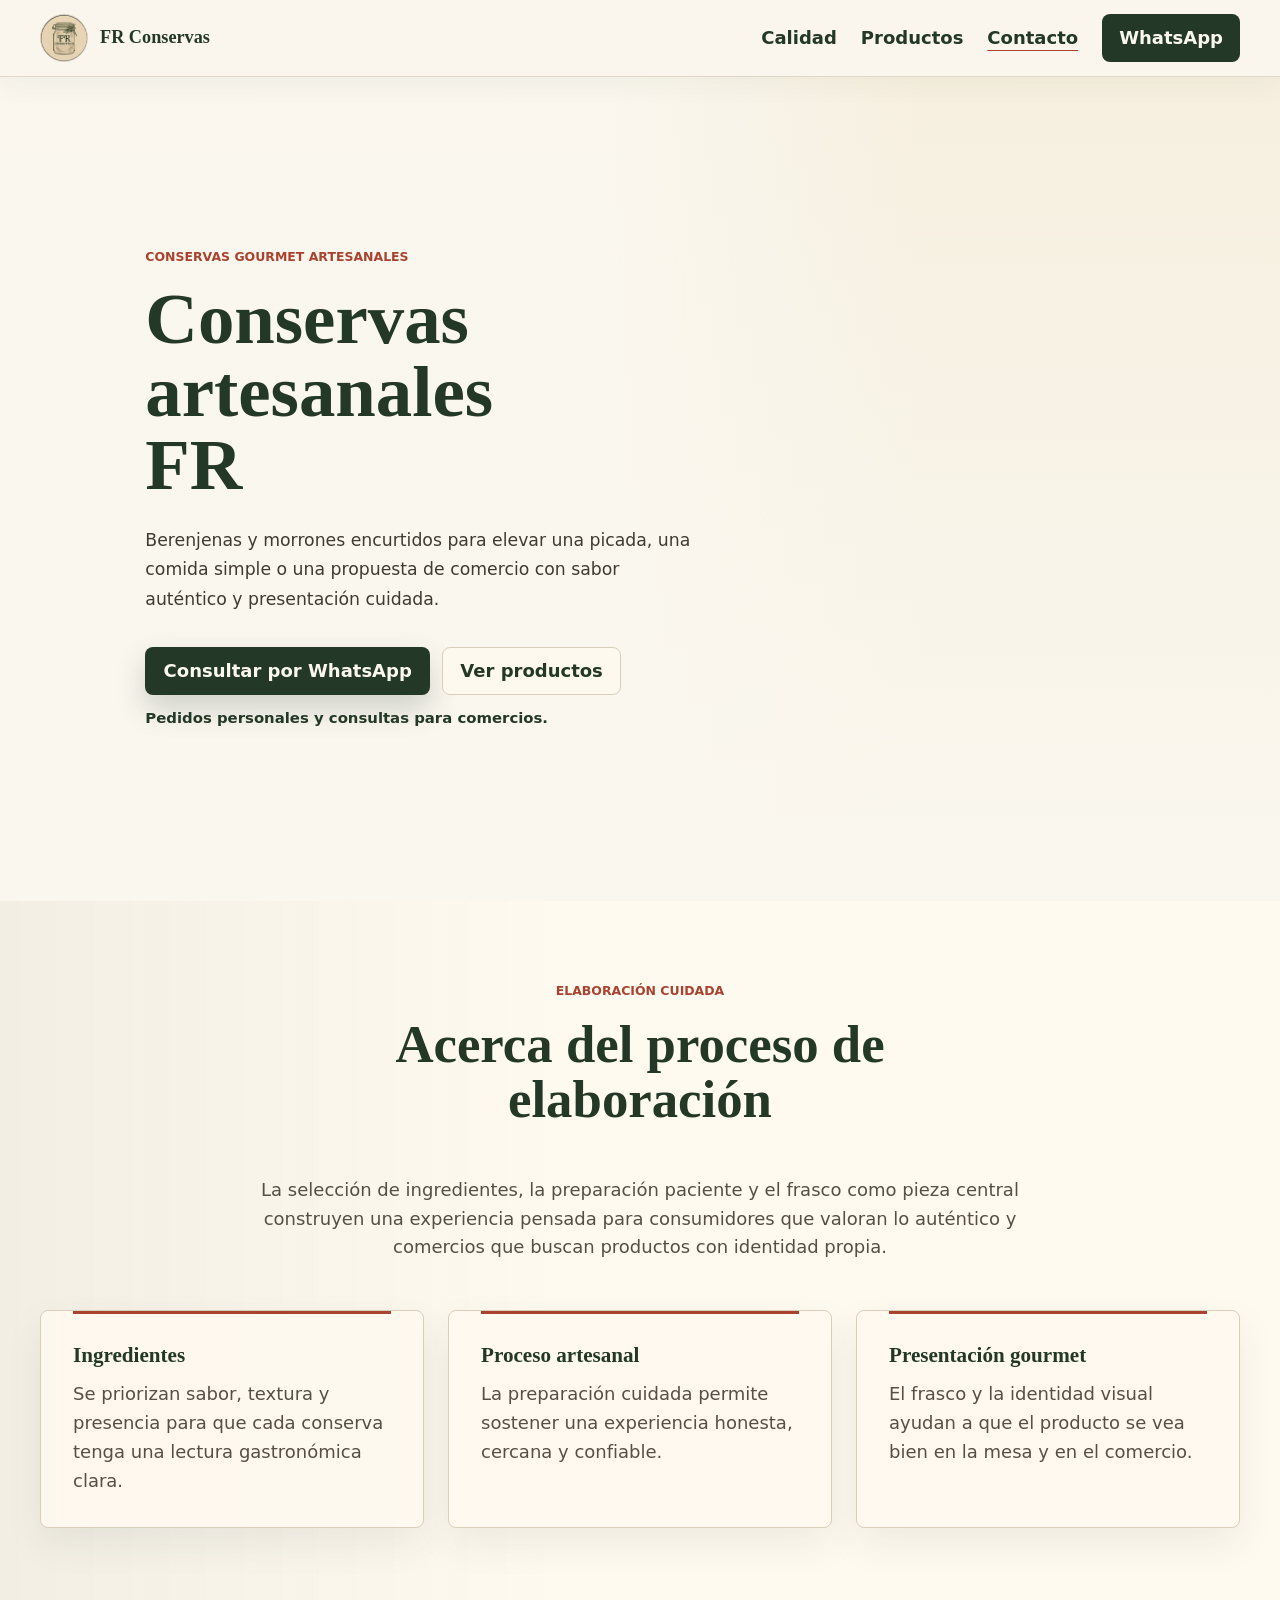
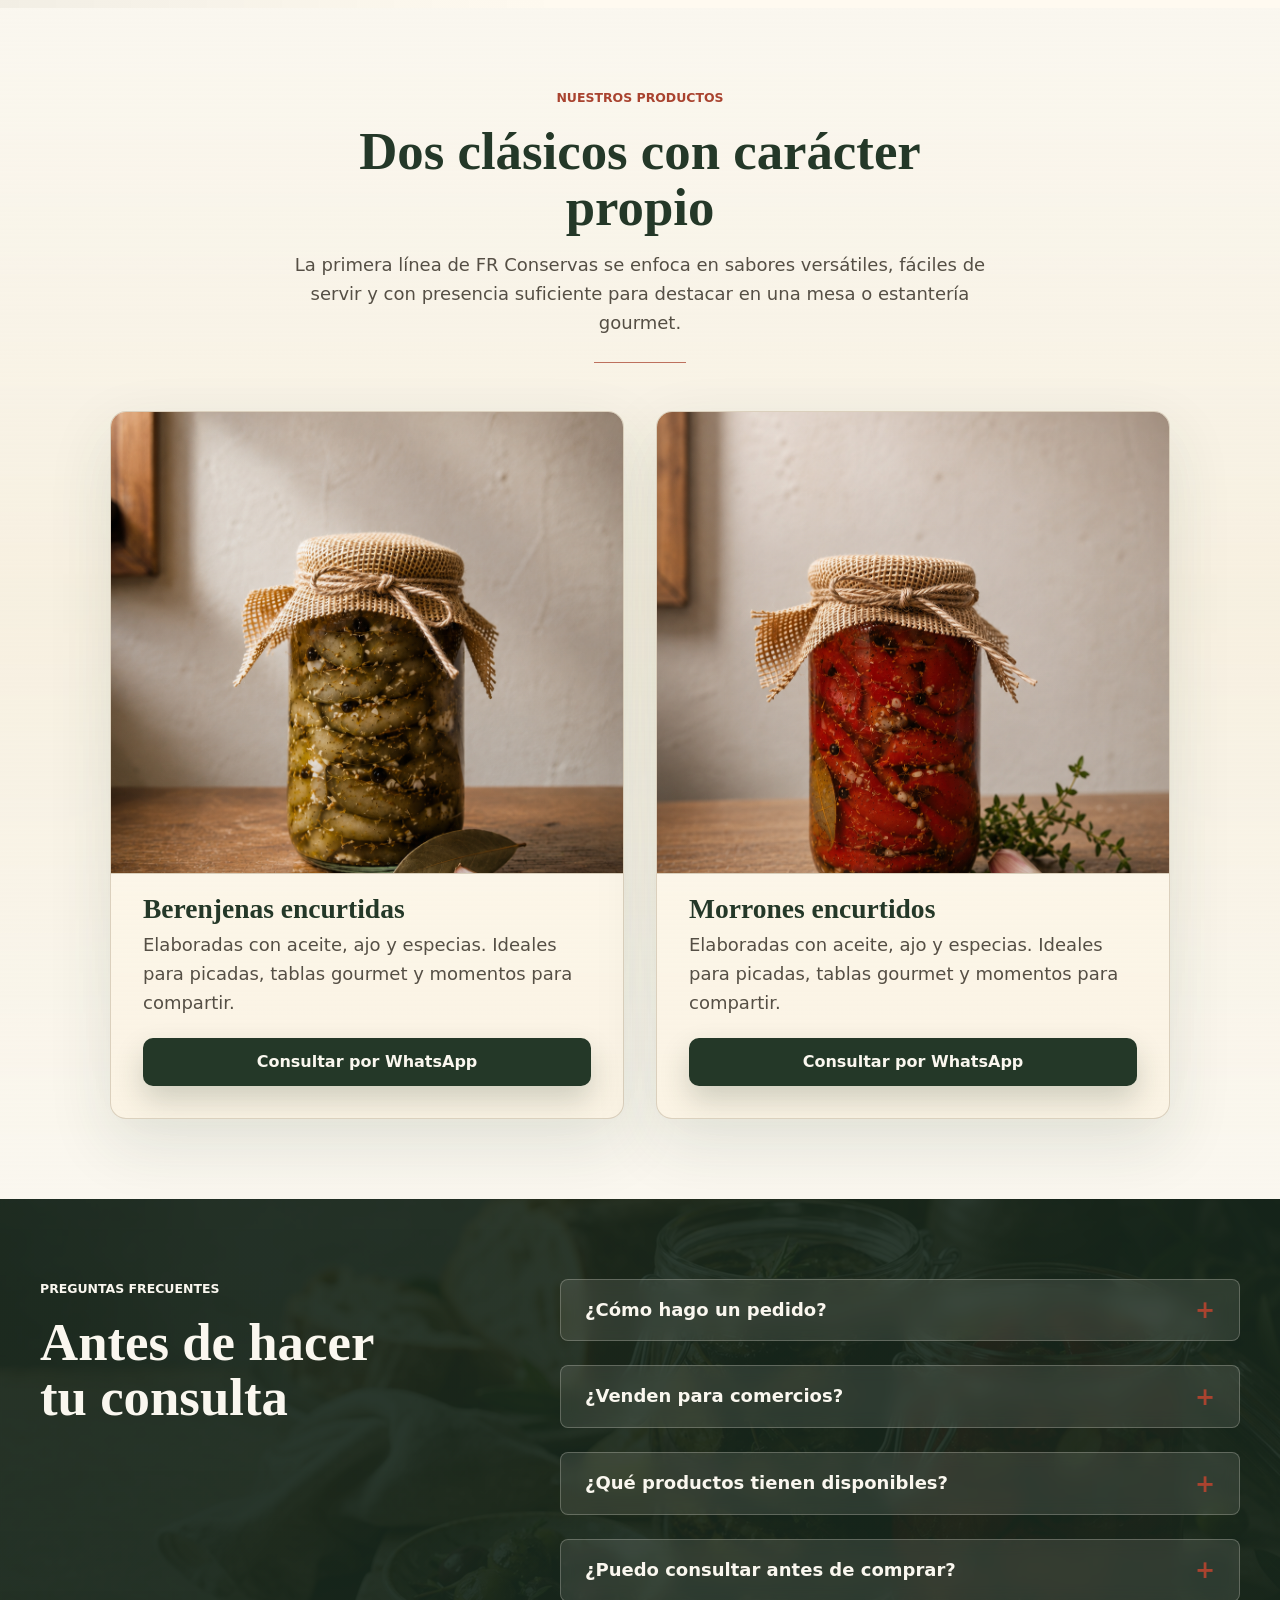
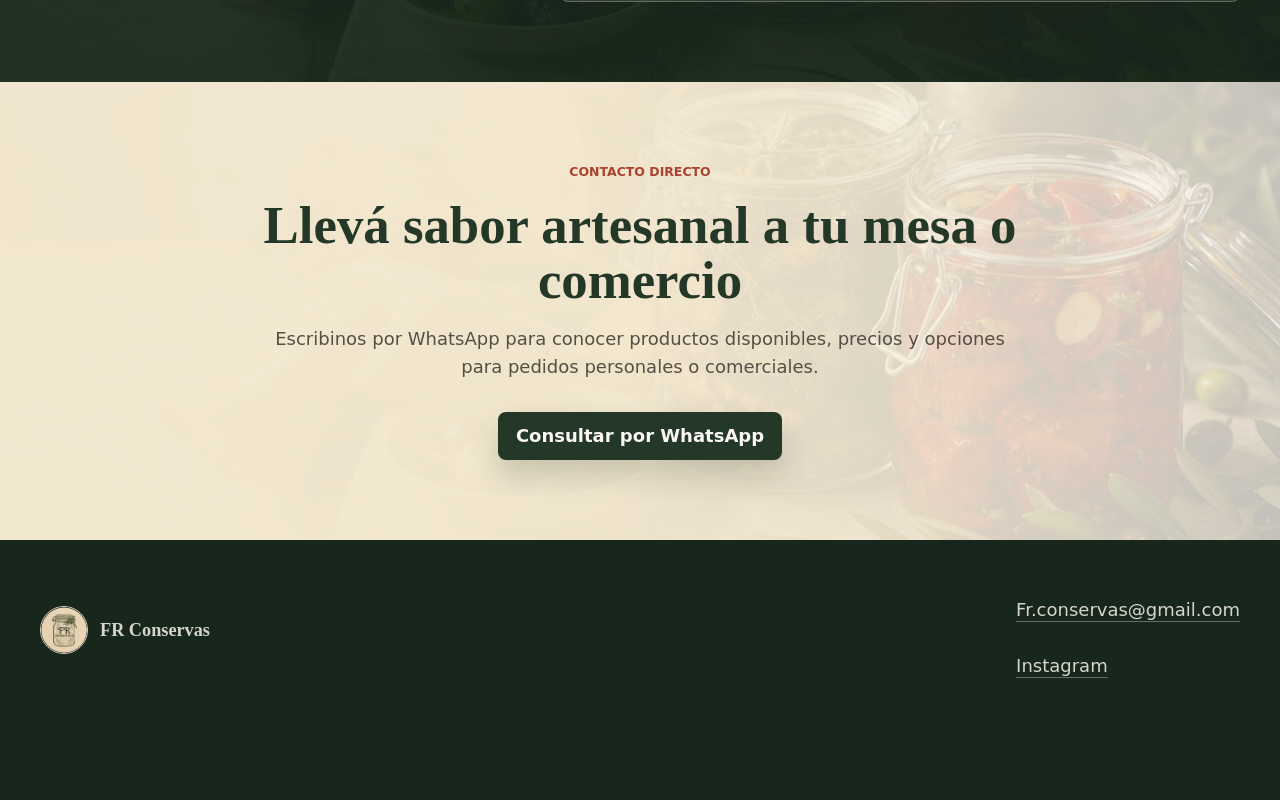
==== index.html @ 2dba0212 "300%" ====
<!doctype html>
<html lang="es">
  <head>
    <meta charset="utf-8">
    <meta name="viewport" content="width=device-width, initial-scale=1">
    <title>FR Conservas | Conservas y encurtidos artesanales</title>
    <meta name="description" content="Conservas artesanales FR: berenjenas y morrones encurtidos con ingredientes seleccionados, elaboración cuidada y contacto directo por WhatsApp.">
    <meta name="robots" content="index, follow">
    <meta name="theme-color" content="#243828">
    <link rel="canonical" href="./">

    <meta property="og:type" content="website">
    <meta property="og:title" content="FR Conservas - Encurtidos artesanales">
    <meta property="og:description" content="Berenjenas y morrones encurtidos con sabor artesanal, presentación cuidada y contacto directo para pedidos.">
    <meta property="og:image" content="assets/img/fr-conservas-hero.jpg">
    <meta property="og:image:alt" content="Frascos de conservas artesanales FR servidos en una mesa gourmet">
    <meta property="og:locale" content="es_AR">
    <meta name="twitter:card" content="summary_large_image">
    <meta name="twitter:title" content="FR Conservas - Encurtidos artesanales">
    <meta name="twitter:description" content="Berenjenas y morrones encurtidos con sabor artesanal, presentación cuidada y contacto directo para pedidos.">
    <meta name="twitter:image" content="assets/img/fr-conservas-hero.jpg">

    <link rel="icon" href="FRconservaslogo.PNG.jpeg">
    <link rel="stylesheet" href="assets/css/styles.css">
    <script src="assets/js/main.js" defer></script>
    <script type="application/ld+json">
      {
        "@context": "https://schema.org",
        "@type": "Organization",
        "name": "FR Conservas",
        "description": "Conservas y encurtidos artesanales: berenjenas y morrones encurtidos con elaboración cuidada.",
        "sameAs": ["https://www.instagram.com/frconservas?igsh=MW92Zml5enJrOXc4MQ%3D%3D&utm_source=qr"]
      }
    </script>
  </head>
  <body>
    <a class="skip-link" href="#contenido">Saltar al contenido</a>

    <header class="site-header" data-site-header>
      <nav class="nav container" aria-label="Navegación principal">
        <a class="brand" href="#inicio" aria-label="FR Conservas, ir al inicio">
          <img class="brand__mark" src="FRconservaslogo.PNG.jpeg" alt="Logo de FR Conservas con ilustración de frasco artesanal" width="64" height="64" fetchpriority="high" decoding="async">
          <span class="brand__text">FR Conservas</span>
        </a>

        <button class="nav__toggle" type="button" aria-expanded="false" aria-controls="menu-principal" data-nav-toggle>
          <span class="sr-only" data-nav-toggle-label>Abrir menú</span>
          <span aria-hidden="true"></span>
          <span aria-hidden="true"></span>
          <span aria-hidden="true"></span>
        </button>

        <div class="nav__menu" id="menu-principal" data-nav-menu>
          <a href="#calidad" data-nav-link>Calidad</a>
          <a href="#productos" data-nav-link>Productos</a>
          <a href="#contacto" data-nav-link>Contacto</a>
          <a class="button button--small" href="https://api.whatsapp.com/send/?phone=5491140966637&amp;text=Hola%20buenas!&amp;type=phone_number&amp;app_absent=0" data-whatsapp-link>
            <span aria-hidden="true">WhatsApp</span>
            <span class="sr-only">Consultar por WhatsApp</span>
          </a>
        </div>
      </nav>
    </header>

    <main id="contenido">
      <section class="hero section" id="inicio" aria-labelledby="hero-title">
        <div class="container hero__grid">
          <div class="hero__content">
            <p class="eyebrow">Conservas gourmet artesanales</p>
            <h1 id="hero-title">Conservas artesanales FR</h1>
            <p class="hero__lead">Berenjenas y morrones encurtidos para elevar una picada, una comida simple o una propuesta de comercio con sabor auténtico y presentación cuidada.</p>
            <div class="hero__actions">
              <a class="button button--primary" href="https://api.whatsapp.com/send/?phone=5491140966637&amp;text=Hola%20buenas!&amp;type=phone_number&amp;app_absent=0" data-whatsapp-link>Consultar por WhatsApp</a>
              <a class="button button--secondary" href="#productos" data-smooth-scroll>Ver productos</a>
            </div>
            <p class="hero__note">Pedidos personales y consultas para comercios.</p>
          </div>
        </div>
      </section>

      <section class="section about" id="calidad" aria-labelledby="about-title">
        <div class="container">
          <div class="section-heading section-heading--center about__heading">
            <p class="eyebrow">Elaboración cuidada</p>
            <h2 id="about-title">Acerca del proceso de elaboración</h2>
          </div>
          <div class="about__body">
            <div class="about__intro">
              <p>La selección de ingredientes, la preparación paciente y el frasco como pieza central construyen una experiencia pensada para consumidores que valoran lo auténtico y comercios que buscan productos con identidad propia.</p>
            </div>
            <div class="about-card-grid" aria-label="Valores de elaboración">
              <article class="about-card">
                <h3>Ingredientes</h3>
                <p>Se priorizan sabor, textura y presencia para que cada conserva tenga una lectura gastronómica clara.</p>
              </article>
              <article class="about-card">
                <h3>Proceso artesanal</h3>
                <p>La preparación cuidada permite sostener una experiencia honesta, cercana y confiable.</p>
              </article>
              <article class="about-card">
                <h3>Presentación gourmet</h3>
                <p>El frasco y la identidad visual ayudan a que el producto se vea bien en la mesa y en el comercio.</p>
              </article>
            </div>
          </div>
        </div>
      </section>

      <section class="section products" id="productos" aria-labelledby="products-title">
        <div class="container">
          <div class="section-heading section-heading--center">
            <p class="eyebrow">Nuestros productos</p>
            <h2 id="products-title">Dos clásicos con carácter propio</h2>
            <p>La primera línea de FR Conservas se enfoca en sabores versátiles, fáciles de servir y con presencia suficiente para destacar en una mesa o estantería gourmet.</p>
          </div>

          <div class="product-grid">
            <article class="product-card">
              <figure class="product-card__visual product-card__visual--eggplant">
                <img src="assets/img/GPTBerenjena.jpg.png" alt="Frasco FR de berenjenas elaboradas con aceite, ajo y especias" width="900" height="900" loading="lazy" decoding="async">
              </figure>
              <div class="product-card__content">
                <h3>Berenjenas encurtidas</h3>
                <p>Elaboradas con aceite, ajo y especias. Ideales para picadas, tablas gourmet y momentos para compartir.</p>
                <a class="button button--product" href="https://api.whatsapp.com/send/?phone=5491140966637&amp;text=Hola%20buenas!&amp;type=phone_number&amp;app_absent=0" data-whatsapp-link>Consultar por WhatsApp</a>
              </div>
            </article>

            <article class="product-card">
              <figure class="product-card__visual product-card__visual--pepper">
                <img src="assets/img/GPTMorron.jpg.png" alt="Frasco FR de morrones elaborados con aceite, ajo y especias" width="900" height="900" loading="lazy" decoding="async">
              </figure>
              <div class="product-card__content">
                <h3>Morrones encurtidos</h3>
                <p>Elaboradas con aceite, ajo y especias. Ideales para picadas, tablas gourmet y momentos para compartir.</p>
                <a class="button button--product" href="https://api.whatsapp.com/send/?phone=5491140966637&amp;text=Hola%20buenas!&amp;type=phone_number&amp;app_absent=0" data-whatsapp-link>Consultar por WhatsApp</a>
              </div>
            </article>
          </div>
        </div>
      </section>

      <section class="section faq" aria-labelledby="faq-title">
        <div class="container faq__grid">
          <div class="section-heading">
            <p class="eyebrow">Preguntas frecuentes</p>
            <h2 id="faq-title">Antes de hacer tu consulta</h2>
          </div>
          <div class="faq__list">
            <details>
              <summary>¿Cómo hago un pedido?</summary>
              <p>Escribinos por WhatsApp para consultar productos disponibles, precios y forma de entrega o retiro.</p>
            </details>
            <details>
              <summary>¿Venden para comercios?</summary>
              <p>Sí. FR Conservas recibe consultas de almacenes, dietéticas, delicatessen, restaurantes y revendedores.</p>
            </details>
            <details>
              <summary>¿Qué productos tienen disponibles?</summary>
              <p>La línea principal incluye berenjenas encurtidas y morrones encurtidos. La disponibilidad se confirma por contacto directo.</p>
            </details>
            <details>
              <summary>¿Puedo consultar antes de comprar?</summary>
              <p>Sí. El contacto por WhatsApp está pensado para resolver dudas, consultar disponibilidad y coordinar pedidos sin compromiso.</p>
            </details>
          </div>
        </div>
      </section>

      <section class="final-cta section" id="contacto" aria-labelledby="final-cta-title">
        <div class="container final-cta__inner">
          <p class="eyebrow">Contacto directo</p>
          <h2 id="final-cta-title">Llevá sabor artesanal a tu mesa o comercio</h2>
          <p>Escribinos por WhatsApp para conocer productos disponibles, precios y opciones para pedidos personales o comerciales.</p>
          <a class="button button--primary" href="https://api.whatsapp.com/send/?phone=5491140966637&amp;text=Hola%20buenas!&amp;type=phone_number&amp;app_absent=0" data-whatsapp-link>Consultar por WhatsApp</a>
        </div>
      </section>
    </main>

    <footer class="site-footer">
      <div class="container footer__grid">
        <div>
          <a class="brand brand--footer" href="#inicio" aria-label="FR Conservas, volver al inicio">
            <img class="brand__mark" src="FRconservaslogo.PNG.jpeg" alt="" width="56" height="56" loading="lazy" decoding="async">
            <span class="brand__text">FR Conservas</span>
          </a>
        </div>
        <address class="footer__contact">
          <a href="mailto:Fr.conservas@gmail.com">Fr.conservas@gmail.com</a>
          <a href="https://www.instagram.com/frconservas?igsh=MW92Zml5enJrOXc4MQ%3D%3D&amp;utm_source=qr" target="_blank" rel="noopener noreferrer">Instagram</a>
        </address>
      </div>
    </footer>

    <button class="back-to-top" type="button" aria-label="Volver arriba" data-back-to-top>
      <span aria-hidden="true">&uarr;</span>
    </button>
  </body>
</html>
---- assets/css/styles.css ----
:root {
  --color-primary: #243828;
  --color-primary-strong: #17271c;
  --color-secondary: #f3e8d0;
  --color-accent: #a9432f;
  --color-sage: #73845d;
  --color-cream: #faf7ef;
  --color-paper: #fffaf0;
  --color-text: #242424;
  --color-muted: #554f45;
  --color-border: #d8ceba;
  --color-white: #ffffff;
  --shadow-soft: 0 18px 48px rgba(36, 56, 40, 0.1);
  --shadow-card: 0 22px 56px rgba(36, 56, 40, 0.13);
  --shadow-strong: 0 32px 86px rgba(17, 23, 17, 0.22);
  --radius-sm: 8px;
  --radius-md: 16px;
  --radius-lg: 24px;
  --container: 1200px;
  --content: 720px;
  --space-1: 4px;
  --space-2: 8px;
  --space-3: 12px;
  --space-4: 16px;
  --space-5: 24px;
  --space-6: 32px;
  --space-7: 48px;
  --space-8: 64px;
  --space-9: 80px;
  --space-10: 120px;
  --font-display: Georgia, "Times New Roman", serif;
  --font-body: Inter, ui-sans-serif, system-ui, -apple-system, BlinkMacSystemFont, "Segoe UI", sans-serif;
}

*,
*::before,
*::after {
  box-sizing: border-box;
}

html {
  scroll-behavior: smooth;
  scroll-padding-top: 88px;
}

body {
  margin: 0;
  background: var(--color-cream);
  color: var(--color-text);
  font-family: var(--font-body);
  font-size: 16px;
  line-height: 1.6;
  overflow-x: hidden;
  text-rendering: optimizeLegibility;
}

body::before {
  content: "";
  position: fixed;
  inset: 0;
  z-index: -1;
  pointer-events: none;
  background:
    linear-gradient(180deg, rgba(243, 232, 208, 0.72), rgba(250, 247, 239, 0) 520px),
    radial-gradient(circle at 8% 18%, rgba(169, 67, 47, 0.06), transparent 26%),
    radial-gradient(circle at 94% 48%, rgba(115, 132, 93, 0.08), transparent 28%);
}

img,
svg {
  display: block;
  max-width: 100%;
}

a {
  color: inherit;
  text-decoration: none;
}

button,
summary {
  font: inherit;
}

:focus-visible {
  outline: 3px solid var(--color-accent);
  outline-offset: 3px;
}

::selection {
  background: var(--color-primary);
  color: var(--color-cream);
}

.sr-only {
  position: absolute;
  width: 1px;
  height: 1px;
  padding: 0;
  margin: -1px;
  overflow: hidden;
  clip: rect(0, 0, 0, 0);
  white-space: nowrap;
  border: 0;
}

.skip-link {
  position: fixed;
  left: var(--space-4);
  top: var(--space-4);
  z-index: 100;
  transform: translateY(-140%);
  border-radius: var(--radius-sm);
  background: var(--color-primary);
  color: var(--color-cream);
  padding: var(--space-3) var(--space-4);
  transition: transform 180ms ease;
}

.skip-link:focus {
  transform: translateY(0);
}

.container {
  width: min(calc(100% - 32px), var(--container));
  margin-inline: auto;
}

.section {
  padding-block: var(--space-8);
  scroll-margin-top: 88px;
}

.section--tight {
  padding-block: var(--space-7);
}

.section-heading {
  max-width: var(--content);
  margin-bottom: var(--space-7);
}

.section-heading--center {
  margin-inline: auto;
  text-align: center;
}

.eyebrow {
  margin: 0 0 var(--space-4);
  color: var(--color-accent);
  font-size: 0.78rem;
  font-weight: 850;
  text-transform: uppercase;
}

h1,
h2,
h3,
p {
  margin-top: 0;
}

h1,
h2,
h3 {
  color: var(--color-primary);
  font-family: var(--font-display);
  font-weight: 700;
}

h1 {
  max-width: 11.4ch;
  margin-bottom: var(--space-5);
  font-size: clamp(2.65rem, 9vw, 4.55rem);
  line-height: 1;
}

h2 {
  margin-bottom: var(--space-4);
  font-size: clamp(2rem, 7vw, 3.3rem);
  line-height: 1.05;
}

h3 {
  margin-bottom: var(--space-3);
  font-size: 1.32rem;
  line-height: 1.18;
}

p {
  color: var(--color-muted);
}

.section-heading > p:not(.eyebrow),
.hero__lead,
.final-cta__inner > p {
  max-width: 64ch;
}

.site-header {
  position: sticky;
  top: 0;
  z-index: 50;
  background: rgba(250, 247, 239, 0.94);
  border-bottom: 1px solid rgba(216, 206, 186, 0.76);
  box-shadow: 0 10px 24px rgba(36, 56, 40, 0.04);
  backdrop-filter: blur(14px);
}

.nav {
  min-height: 76px;
  display: flex;
  align-items: center;
  justify-content: space-between;
  gap: var(--space-4);
}

.brand {
  display: inline-flex;
  align-items: center;
  gap: var(--space-3);
  min-height: 44px;
  color: var(--color-primary);
  font-weight: 800;
}

.brand__mark {
  width: 48px;
  height: 48px;
  border: 1px solid var(--color-border);
  border-radius: 50%;
  object-fit: cover;
}

.brand__text {
  font-family: var(--font-display);
  font-size: 1.14rem;
}

.nav__toggle {
  width: 44px;
  height: 44px;
  display: inline-grid;
  align-content: center;
  justify-items: center;
  gap: 4px;
  border: 1px solid var(--color-border);
  border-radius: var(--radius-sm);
  background: var(--color-paper);
  color: var(--color-primary);
  cursor: pointer;
}

.nav__toggle span:not(.sr-only) {
  width: 18px;
  height: 2px;
  background: currentColor;
}

.nav__menu {
  position: absolute;
  left: 16px;
  right: 16px;
  top: calc(100% + 8px);
  display: grid;
  gap: var(--space-2);
  padding: var(--space-4);
  border: 1px solid var(--color-border);
  border-radius: var(--radius-md);
  background: var(--color-paper);
  box-shadow: var(--shadow-soft);
  transform: translateY(-8px);
  opacity: 0;
  pointer-events: none;
  transition: opacity 180ms ease, transform 180ms ease;
}

.nav__menu.is-open {
  transform: translateY(0);
  opacity: 1;
  pointer-events: auto;
}

.nav__menu a:not(.button) {
  min-height: 44px;
  display: flex;
  align-items: center;
  color: var(--color-primary);
  font-weight: 750;
}

.nav__menu a[aria-current="true"] {
  text-decoration: underline;
  text-decoration-color: var(--color-accent);
  text-underline-offset: 6px;
}

.button {
  min-height: 48px;
  display: inline-flex;
  align-items: center;
  justify-content: center;
  border: 1px solid transparent;
  border-radius: var(--radius-sm);
  padding: 0.82rem 1.08rem;
  width: 100%;
  font-weight: 850;
  line-height: 1.1;
  text-align: center;
  transition: background 180ms ease, border-color 180ms ease, color 180ms ease, transform 180ms ease, box-shadow 180ms ease;
}

.button:hover {
  transform: translateY(-1px);
}

.button:active {
  transform: translateY(0);
}

.button--primary,
.button--small,
.button--product {
  background: var(--color-primary);
  color: var(--color-cream);
  box-shadow: 0 14px 30px rgba(36, 56, 40, 0.2);
}

.button--primary:hover,
.button--small:hover,
.button--product:hover {
  background: var(--color-primary-strong);
}

.button--secondary {
  background: rgba(255, 250, 240, 0.9);
  border-color: var(--color-border);
  color: var(--color-primary);
}

.button--secondary:hover {
  border-color: rgba(36, 56, 40, 0.38);
  background: var(--color-paper);
}

.button--small {
  min-height: 44px;
  padding-inline: var(--space-4);
  box-shadow: none;
}

.button--product {
  width: 100%;
  margin-top: var(--space-3);
  min-height: 48px;
  border-radius: 10px;
  font-size: 16px;
  font-weight: 700;
}

.hero {
  position: relative;
  overflow: hidden;
  padding-top: var(--space-7);
  background:
    linear-gradient(90deg, rgba(250, 247, 239, 0.96) 0 48%, rgba(250, 247, 239, 0.5) 72%),
    linear-gradient(180deg, var(--color-secondary), var(--color-cream));
}

.hero::after {
  content: "";
  position: absolute;
  inset: auto 0 0;
  height: 96px;
  background: linear-gradient(180deg, transparent, var(--color-cream));
  pointer-events: none;
}

.hero__grid {
  position: relative;
  z-index: 1;
  display: grid;
  gap: var(--space-8);
  align-items: center;
}

.hero__content {
  max-width: 720px;
}

.hero__lead {
  max-width: 560px;
  margin-bottom: var(--space-6);
  color: #403b32;
  font-size: 1.08rem;
  line-height: 1.72;
}

.hero__actions {
  display: flex;
  flex-wrap: wrap;
  gap: var(--space-3);
  margin-bottom: var(--space-3);
  max-width: 440px;
}

.hero__actions .button {
  width: auto;
}

.hero__note {
  margin-bottom: 0;
  color: var(--color-primary);
  font-size: 0.93rem;
  font-weight: 750;
}

.product-grid,
.faq__list {
  display: grid;
  gap: var(--space-5);
}

.product-card,
.faq details {
  border: 1px solid var(--color-border);
  border-radius: var(--radius-sm);
  background: rgba(255, 250, 240, 0.86);
}

.about {
  background:
    linear-gradient(90deg, rgba(36, 56, 40, 0.06), transparent 44%),
    var(--color-paper);
}

.faq__grid {
  display: grid;
  gap: var(--space-7);
}

.about__heading {
  margin-inline: auto;
  margin-bottom: var(--space-7);
}

.about__heading h2 {
  max-width: 760px;
  margin-inline: auto;
}

.about__body {
  display: grid;
  gap: var(--space-7);
}

.about__intro {
  max-width: 760px;
  margin-inline: auto;
  text-align: center;
}

.about__intro p:last-child {
  margin-bottom: 0;
}

.about-card-grid {
  display: grid;
  gap: var(--space-5);
}

.about-card {
  position: relative;
  min-height: 100%;
  padding: var(--space-6);
  border: 1px solid var(--color-border);
  border-radius: var(--radius-sm);
  background: rgba(255, 250, 240, 0.88);
  box-shadow: 0 16px 38px rgba(36, 56, 40, 0.075);
}

.about-card::before {
  content: "";
  position: absolute;
  left: var(--space-6);
  right: var(--space-6);
  top: 0;
  height: 3px;
  background: var(--color-accent);
}

.about-card p {
  margin-bottom: 0;
}

.products {
  background: linear-gradient(180deg, var(--color-cream), rgba(243, 232, 208, 0.48), var(--color-cream));
}

.products .section-heading::after {
  content: "";
  display: block;
  width: 92px;
  height: 1px;
  margin: var(--space-5) auto 0;
  background: var(--color-accent);
  opacity: 0.75;
}

.product-grid {
  width: min(100%, 1060px);
  margin: var(--space-7) auto 0;
  align-items: stretch;
}

.product-card {
  --product-card-height: 680px;
  --product-image-height: calc(var(--product-card-height) * 0.7);
  overflow: hidden;
  display: grid;
  grid-template-rows: var(--product-image-height) 1fr;
  height: 100%;
  position: relative;
  border-color: rgba(216, 206, 186, 0.92);
  background:
    linear-gradient(180deg, rgba(255, 250, 240, 0.96), rgba(243, 232, 208, 0.38)),
    var(--color-paper);
  border-radius: var(--radius-md);
  box-shadow: 0 24px 64px rgba(36, 56, 40, 0.12);
  min-height: var(--product-card-height);
}

.product-card__visual {
  position: relative;
  margin: 0;
  overflow: hidden;
  border-bottom: 1px solid var(--color-border);
  background: linear-gradient(180deg, #fffaf0, #f3e8d0);
  min-height: 0;
}

.product-card__visual img {
  width: 100%;
  height: 100%;
  object-fit: cover;
}

.product-card__visual::after {
  content: "";
  position: absolute;
  inset: 0;
  background:
    linear-gradient(180deg, rgba(17, 23, 17, 0), rgba(17, 23, 17, 0.08));
}

.product-card__visual--eggplant img {
  object-position: center;
}

.product-card__visual--pepper img {
  object-position: center;
}

.product-card__content {
  display: flex;
  flex-direction: column;
  position: relative;
  z-index: 2;
  gap: 0;
  padding: 20px var(--space-6) var(--space-6);
}

.product-card h3 {
  margin-bottom: var(--space-2);
  font-size: clamp(1.42rem, 2.2vw, 1.72rem);
  line-height: 1.08;
  white-space: nowrap;
}

.product-card__content p {
  margin-bottom: 0;
}

.product-card__tags {
  display: flex;
  flex-wrap: wrap;
  justify-content: center;
  gap: var(--space-2);
  padding: 0;
  margin: var(--space-1) 0 0;
  list-style: none;
}

.product-card .button {
  margin-top: 20px;
}

.product-card__tags li {
  border: 1px solid rgba(36, 56, 40, 0.16);
  border-radius: 999px;
  background: rgba(250, 247, 239, 0.72);
  color: var(--color-primary);
  padding: 0.4rem 0.58rem;
  font-size: 0.76rem;
  font-weight: 800;
}

.faq {
  background:
    linear-gradient(rgba(23, 39, 28, 0.91), rgba(23, 39, 28, 0.94)),
    url("../../assets/img/fr-conservas-hero.jpg") center / cover;
}

.faq h2,
.faq .eyebrow {
  color: var(--color-cream);
}

.faq__grid {
  align-items: start;
}

.faq details {
  padding: 0;
  border-color: rgba(250, 247, 239, 0.24);
  background: rgba(250, 247, 239, 0.1);
  box-shadow: none;
  backdrop-filter: blur(8px);
}

.faq summary {
  min-height: 56px;
  display: flex;
  align-items: center;
  justify-content: space-between;
  gap: var(--space-4);
  padding: var(--space-4) var(--space-5);
  color: var(--color-cream);
  cursor: pointer;
  font-weight: 850;
}

.faq summary::after {
  content: "+";
  color: var(--color-accent);
  font-size: 1.5rem;
  line-height: 1;
}

.faq details[open] summary::after {
  content: "-";
}

.faq details p {
  padding: 0 var(--space-5) var(--space-5);
  margin-bottom: 0;
  color: rgba(250, 247, 239, 0.8);
}

.final-cta {
  background:
    linear-gradient(90deg, rgba(243, 232, 208, 0.98) 0 48%, rgba(250, 247, 239, 0.78)),
    url("../../assets/img/fr-conservas-hero.jpg") right center / cover;
}

.final-cta__inner {
  max-width: 760px;
  margin-inline: auto;
  text-align: center;
}

.final-cta__inner > p {
  margin-inline: auto;
}

.final-cta__inner .button {
  margin-top: var(--space-3);
}

.site-footer {
  padding-block: var(--space-7) calc(var(--space-8) + 48px);
  background: var(--color-primary-strong);
  color: var(--color-cream);
}

.footer__grid {
  display: grid;
  gap: var(--space-6);
}

.site-footer p,
.site-footer a {
  color: rgba(250, 247, 239, 0.84);
}

.brand--footer {
  margin-bottom: var(--space-4);
  color: var(--color-cream);
}

.footer__contact {
  display: grid;
  gap: var(--space-3);
  font-style: normal;
}

.footer__contact a {
  min-height: 44px;
  display: inline-flex;
  align-items: center;
  width: fit-content;
  text-decoration: underline;
  text-decoration-color: rgba(250, 247, 239, 0.35);
  text-underline-offset: 5px;
}

.back-to-top {
  position: fixed;
  z-index: 40;
  right: 16px;
  border: 0;
  border-radius: 999px;
  box-shadow: 0 14px 30px rgba(36, 56, 40, 0.22);
}

.back-to-top {
  bottom: 16px;
  width: 48px;
  height: 48px;
  display: none;
  align-items: center;
  justify-content: center;
  background: var(--color-paper);
  color: var(--color-primary);
  cursor: pointer;
  font-size: 1.45rem;
  font-weight: 850;
  line-height: 1;
}

.back-to-top.is-visible {
  display: inline-flex;
}

@media (min-width: 560px) {
  .button {
    width: auto;
  }

  .button--product {
    width: 100%;
  }

  .hero__actions .button {
    min-width: 0;
  }
}

@media (min-width: 768px) {
  .container {
    width: min(calc(100% - 48px), var(--container));
  }

  .section {
    padding-block: var(--space-9);
  }

  .nav__toggle {
    display: none;
  }

  .nav__menu {
    position: static;
    display: flex;
    align-items: center;
    gap: var(--space-5);
    padding: 0;
    border: 0;
    background: transparent;
    box-shadow: none;
    opacity: 1;
    pointer-events: auto;
    transform: none;
  }

  .about-card-grid {
    grid-template-columns: repeat(3, minmax(0, 1fr));
  }

  .product-grid {
    grid-template-columns: repeat(2, minmax(0, 1fr));
    gap: var(--space-6);
  }

  .product-card {
    --product-card-height: 660px;
  }

  .footer__grid {
    grid-template-columns: minmax(0, 1fr) auto;
    align-items: center;
  }
}

@media (min-width: 1024px) {
  body {
    font-size: 18px;
  }

  .hero {
    min-height: calc(100svh - 76px);
    display: grid;
    align-items: center;
    padding-block: var(--space-9);
  }

  .hero__grid,
  .faq__grid {
    grid-template-columns: repeat(12, minmax(0, 1fr));
  }

  .hero__content {
    grid-column: 2 / span 7;
    max-width: 720px;
  }

  .hero__lead {
    font-size: 1.08rem;
  }

  .hero__actions {
    flex-wrap: nowrap;
    align-items: center;
  }

  .hero__actions .button {
    flex: 0 0 auto;
    width: auto;
  }

  .faq__grid > .section-heading {
    grid-column: span 4;
  }

  .faq__list {
    grid-column: 6 / -1;
  }
}

@media (max-width: 767px) {
  h1 {
    max-width: 11.5ch;
    font-size: clamp(2.55rem, 12vw, 3.6rem);
  }

  .hero {
    padding-bottom: var(--space-7);
  }

  .final-cta {
    background:
      linear-gradient(rgba(243, 232, 208, 0.96), rgba(250, 247, 239, 0.96)),
      url("../../assets/img/fr-conservas-hero.jpg") center / cover;
  }
}

@media (prefers-reduced-motion: reduce) {
  *,
  *::before,
  *::after {
    scroll-behavior: auto !important;
    transition-duration: 0.01ms !important;
    animation-duration: 0.01ms !important;
    animation-iteration-count: 1 !important;
  }
}
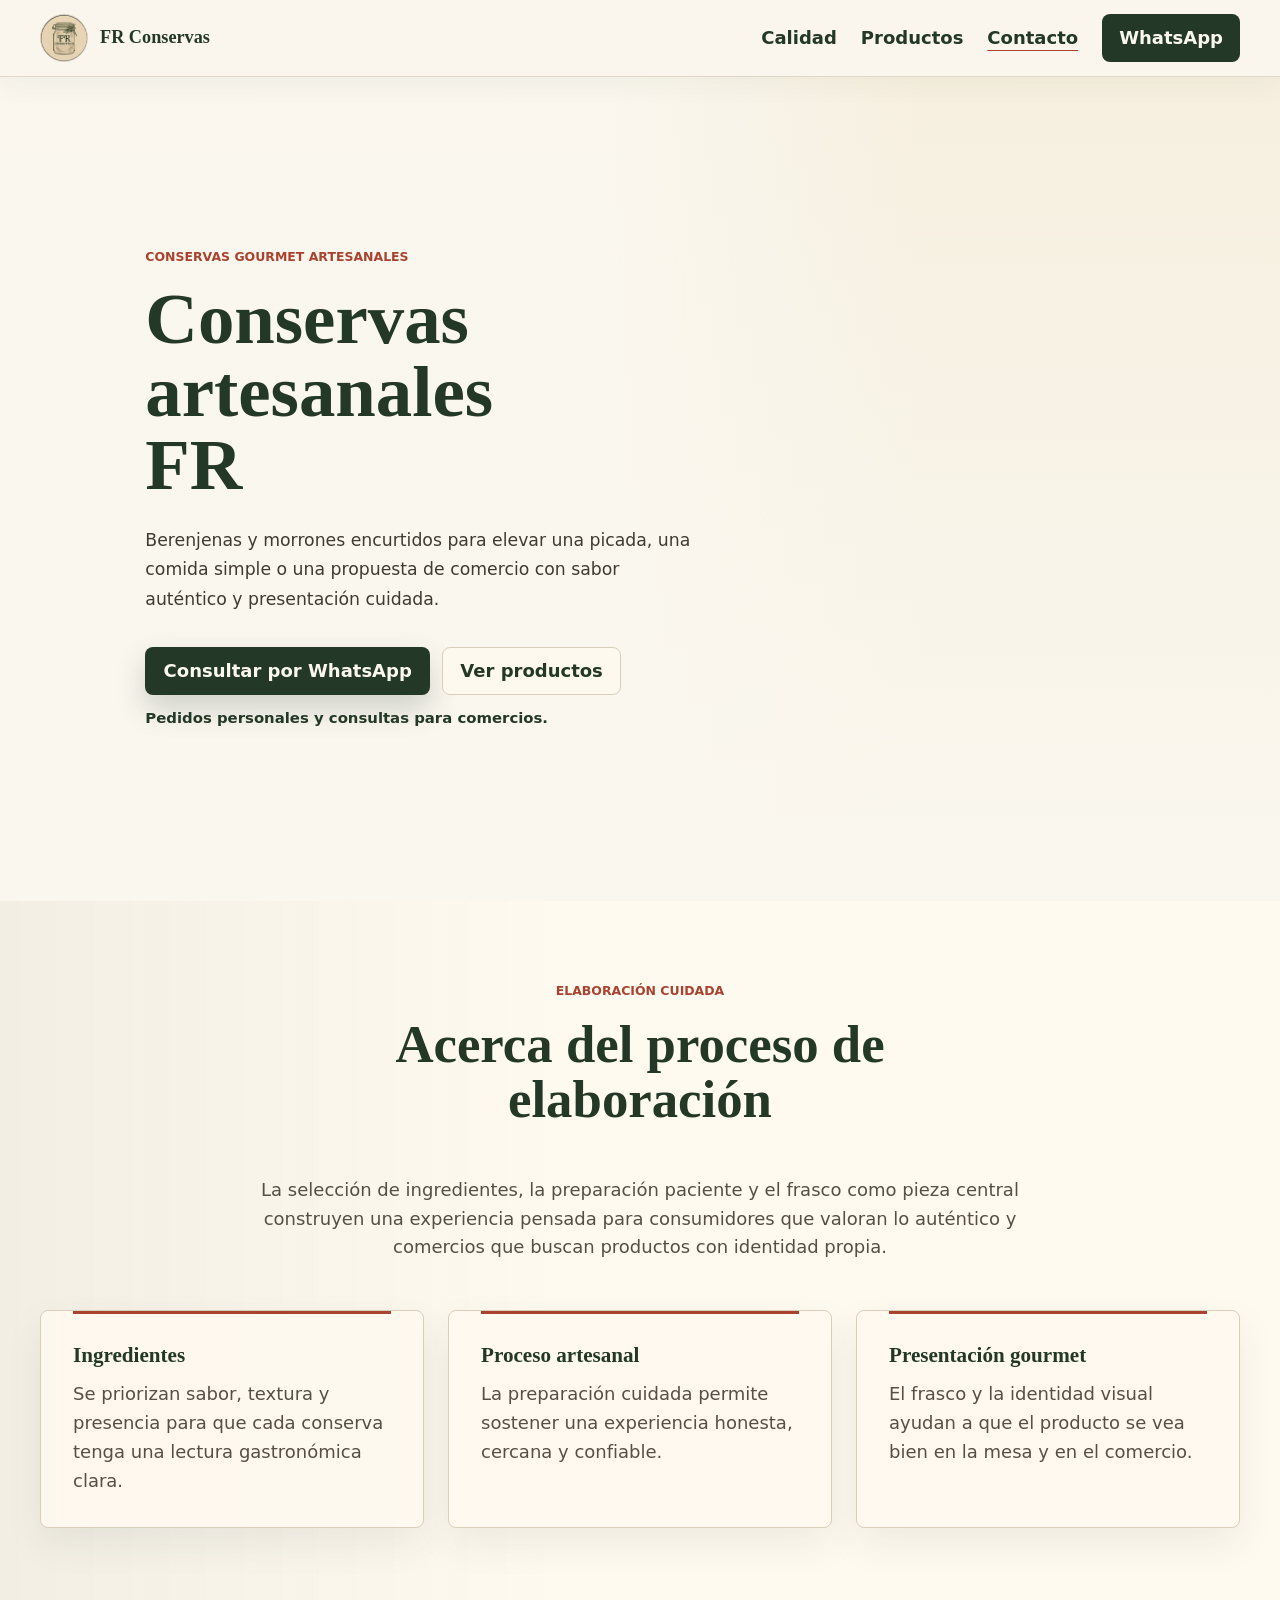
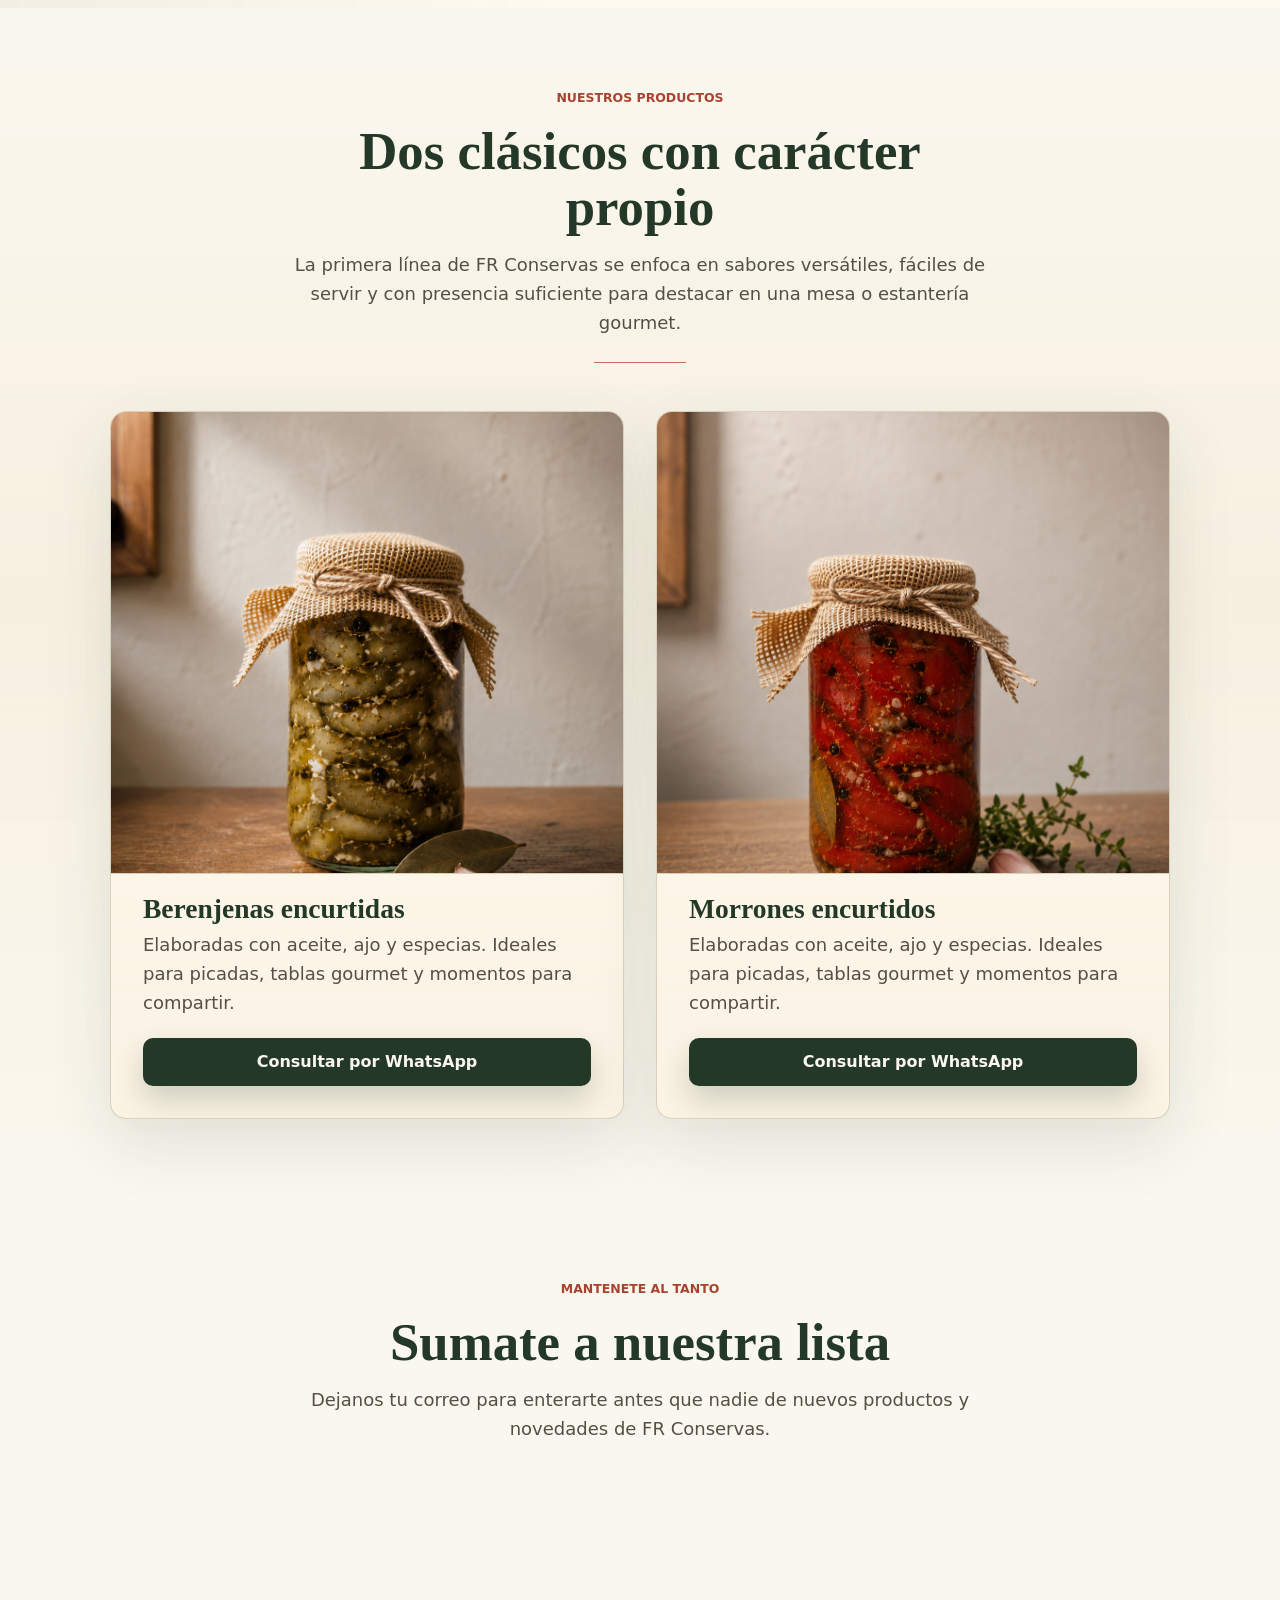
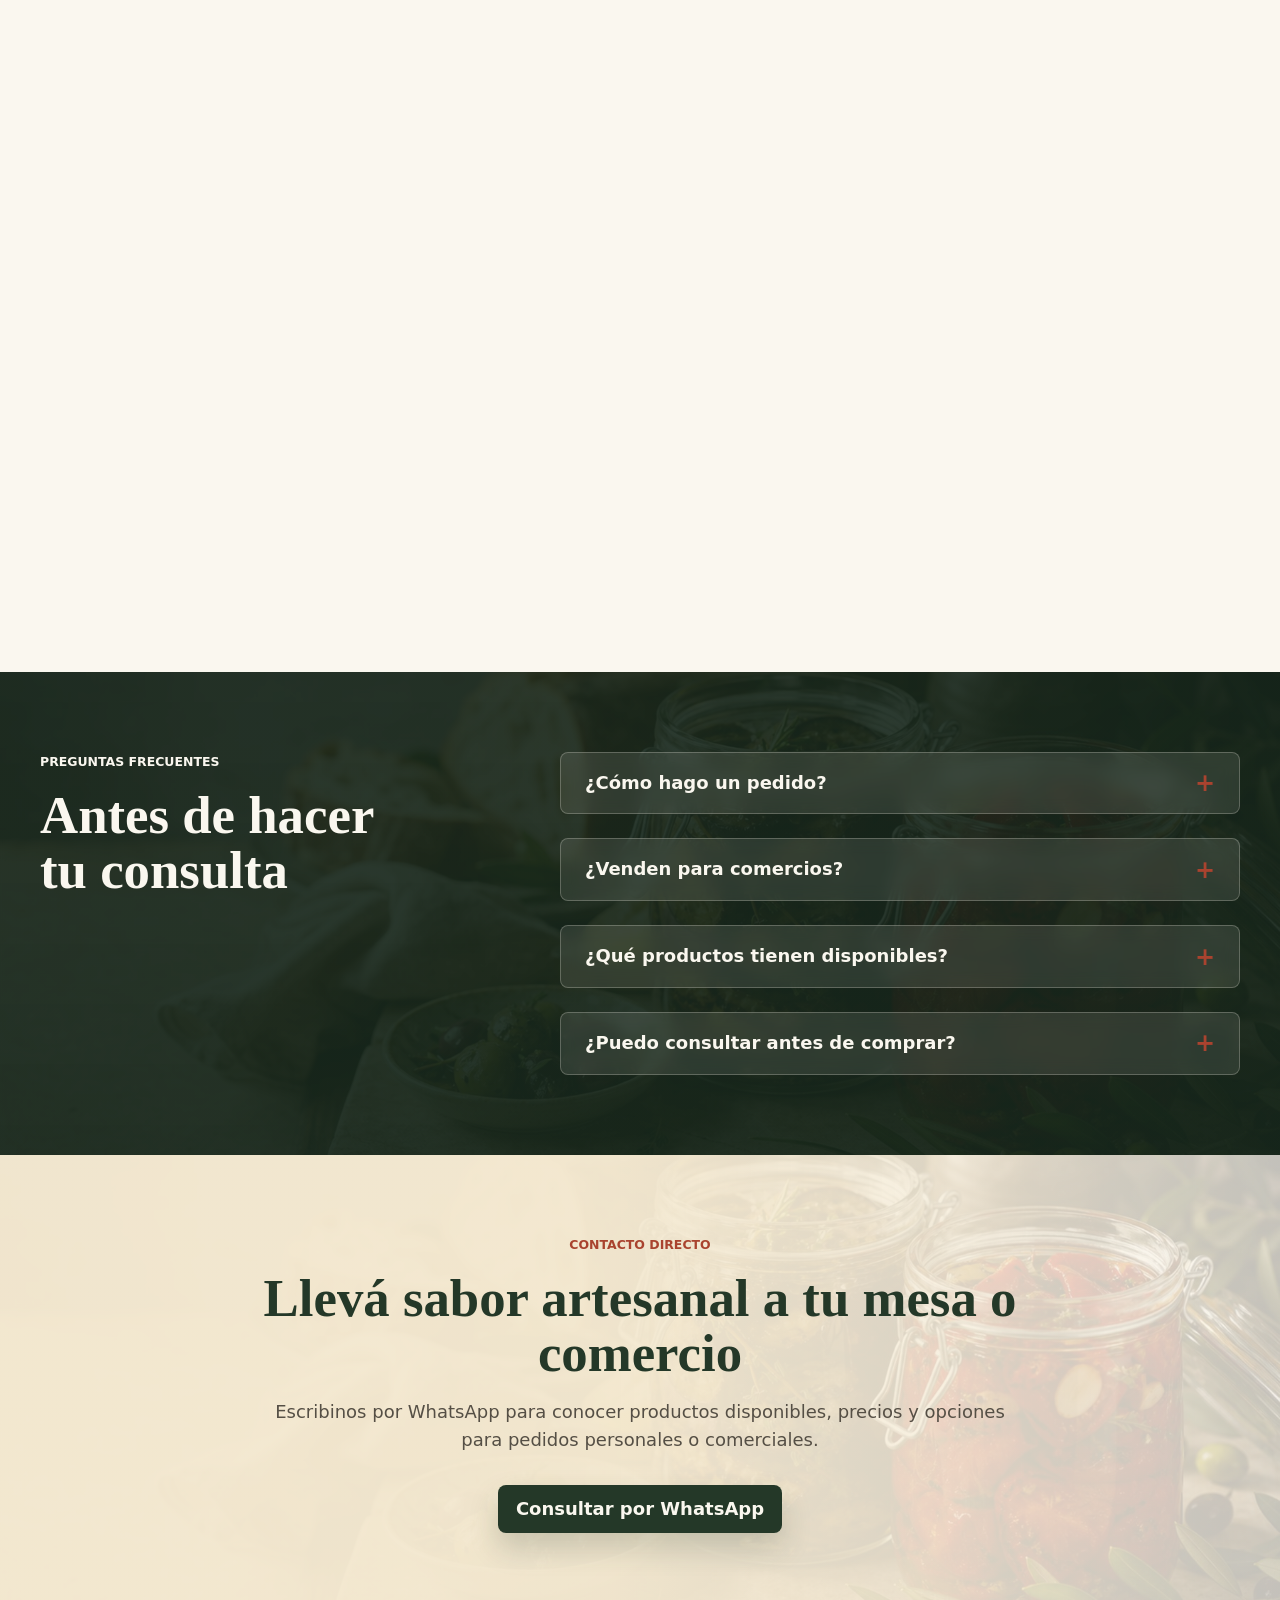
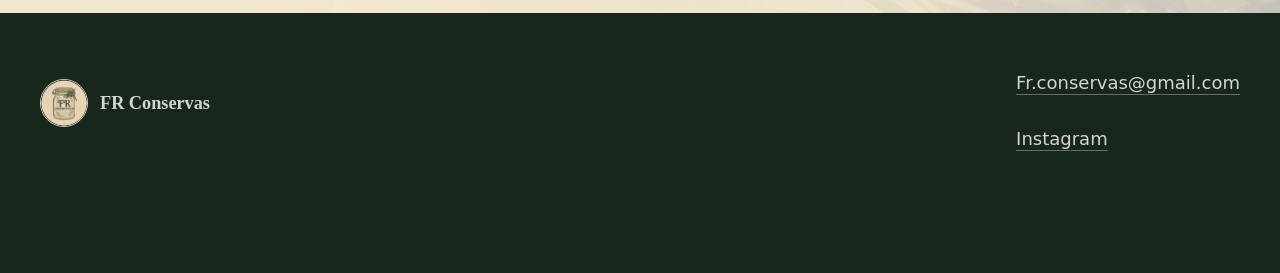
==== commit b1a8b6a2: "brevo form" ====
--- a/index.html
+++ b/index.html
@@ -7,6 +7,7 @@
     <meta name="description" content="Conservas artesanales FR: berenjenas y morrones encurtidos con ingredientes seleccionados, elaboración cuidada y contacto directo por WhatsApp.">
     <meta name="robots" content="index, follow">
     <meta name="theme-color" content="#243828">
+    <meta name="facebook-domain-verification" content="m9so6579ljr3eqbu1k71p4y79lx6a5"/>
     <link rel="canonical" href="./">
 
     <meta property="og:type" content="website">
@@ -140,6 +141,17 @@
         </div>
       </section>
 
+      <section class="section newsletter" id="newsletter" aria-labelledby="newsletter-title">
+        <div class="container">
+          <div class="section-heading section-heading--center">
+            <p class="eyebrow">Mantenete al tanto</p>
+            <h2 id="newsletter-title">Sumate a nuestra lista</h2>
+            <p>Dejanos tu correo para enterarte antes que nadie de nuevos productos y novedades de FR Conservas.</p>
+          </div>
+          <iframe class="newsletter__form" width="540" height="700" src="https://1a4f774f.sibforms.com/v2/serve/[base64]" frameborder="0" scrolling="no" allowfullscreen style="display: block;margin-left: auto;margin-right: auto;max-width: 100%;"></iframe>
+        </div>
+      </section>
+
       <section class="section faq" aria-labelledby="faq-title">
         <div class="container faq__grid">
           <div class="section-heading">
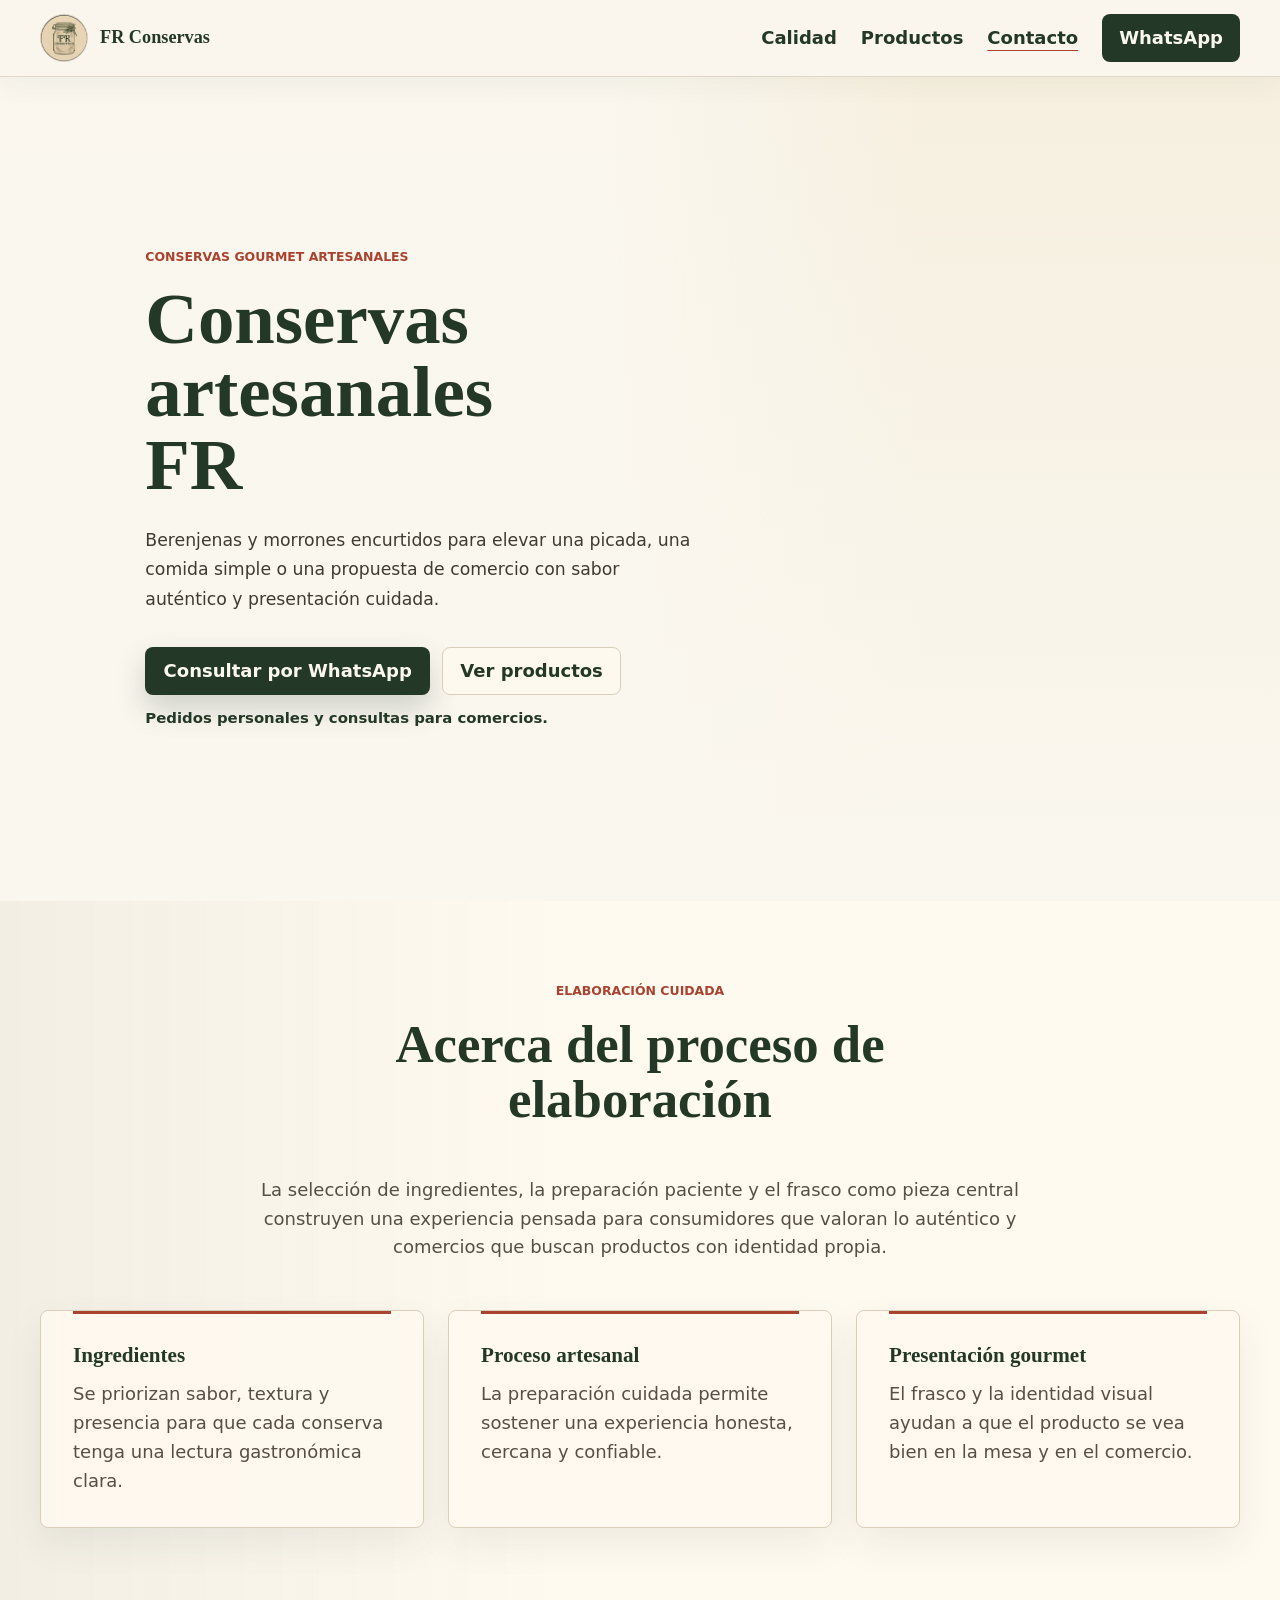
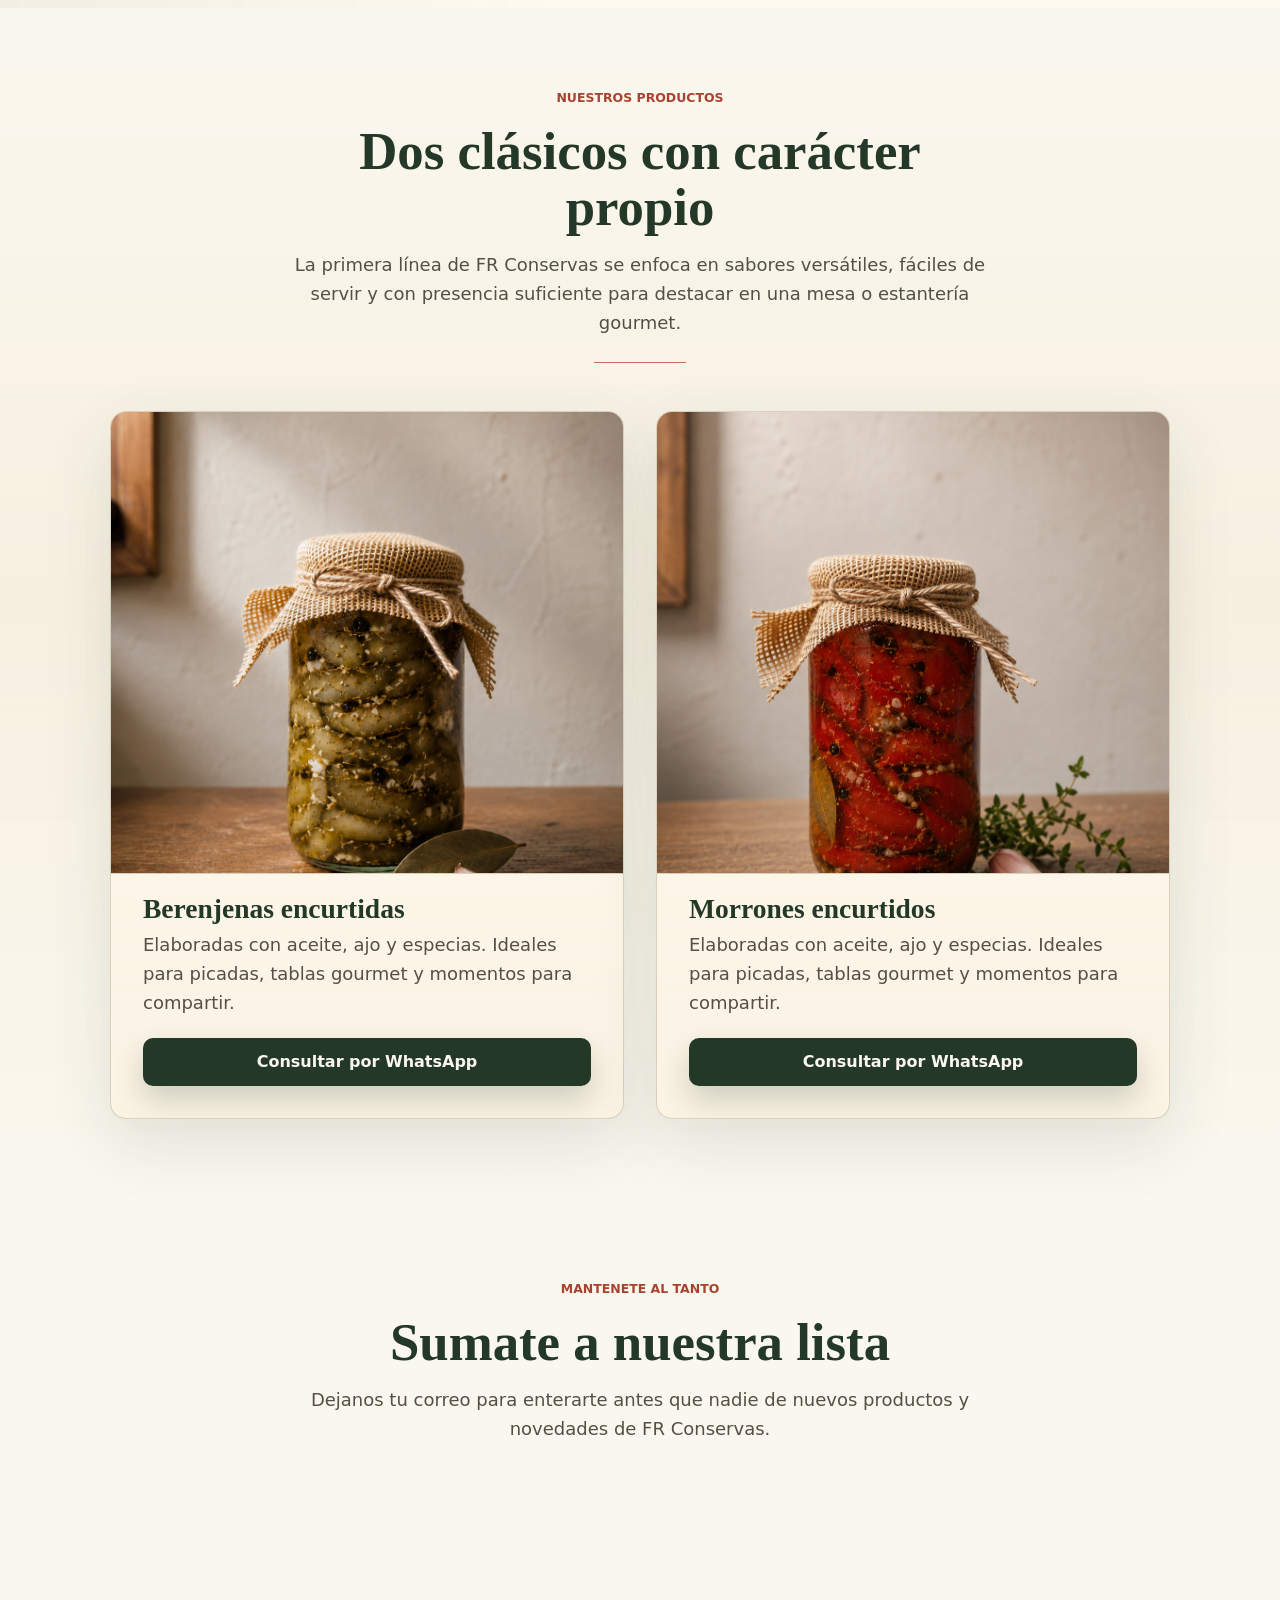
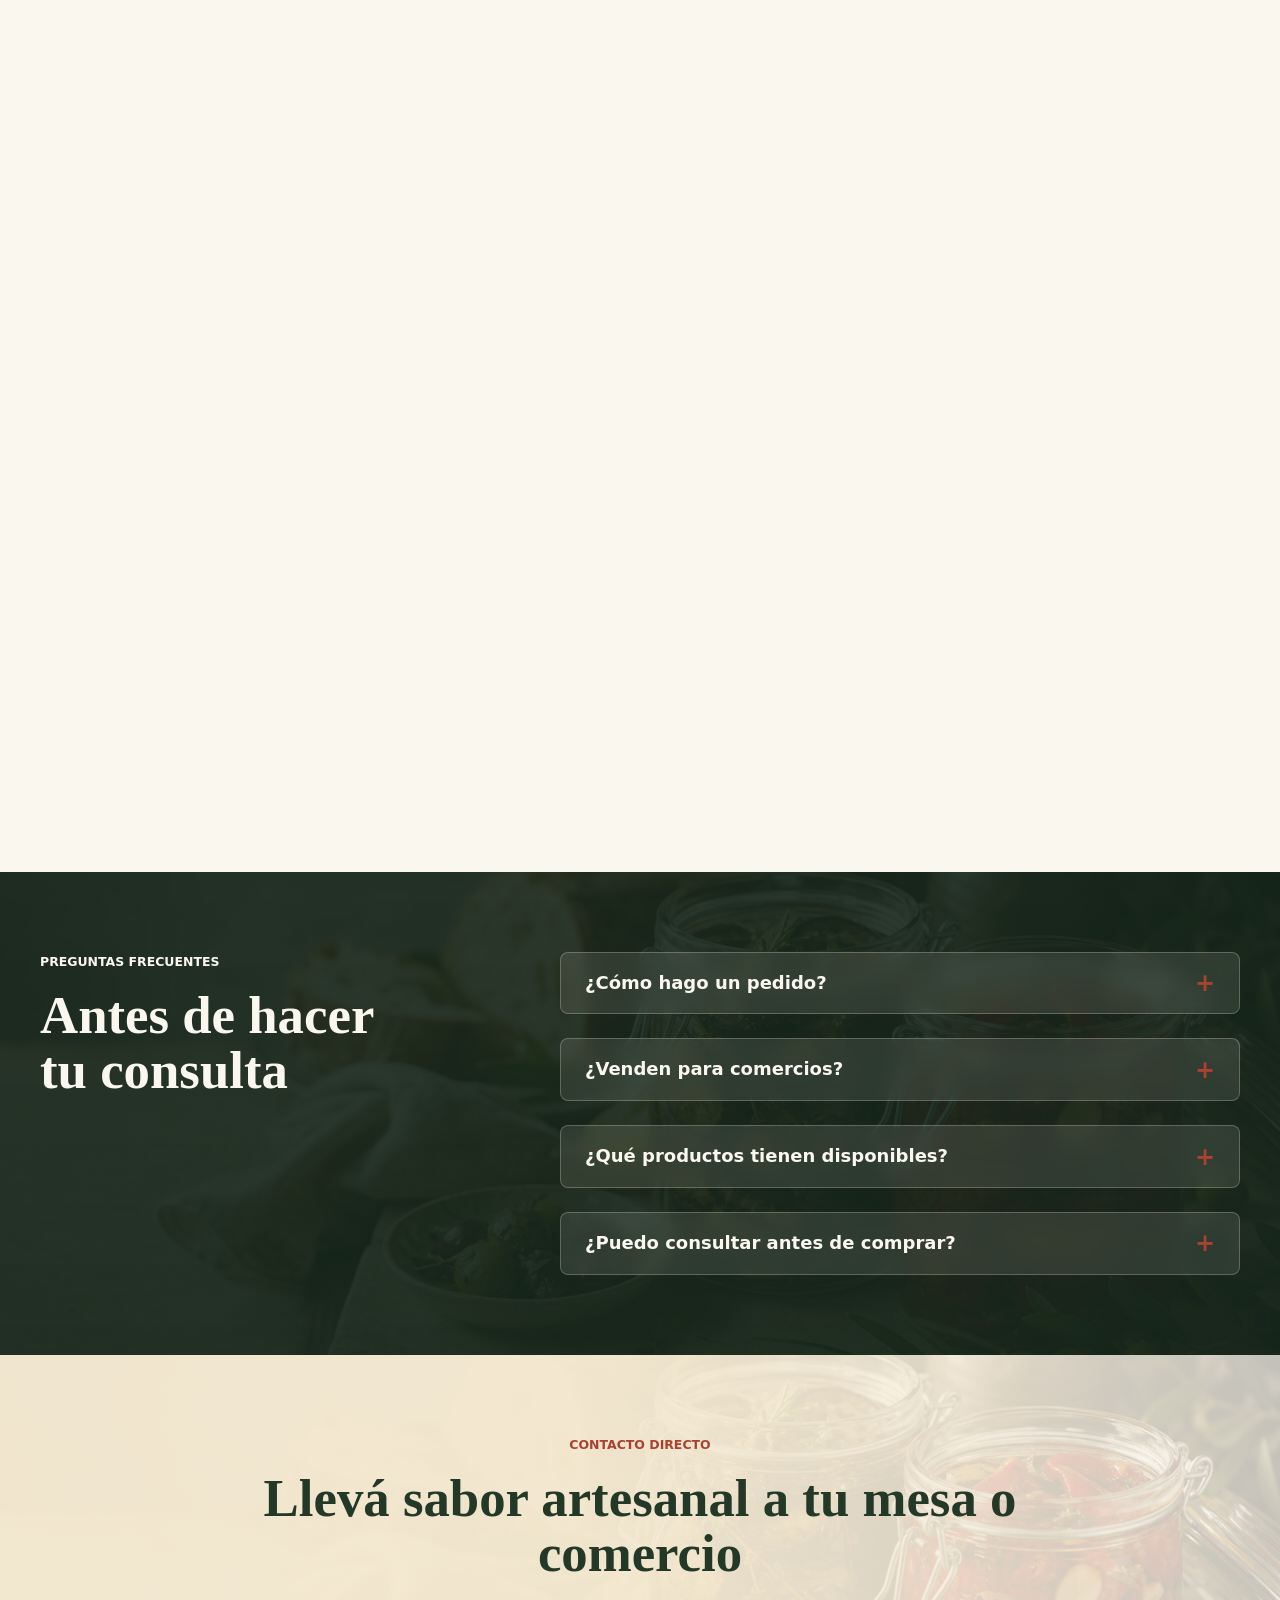
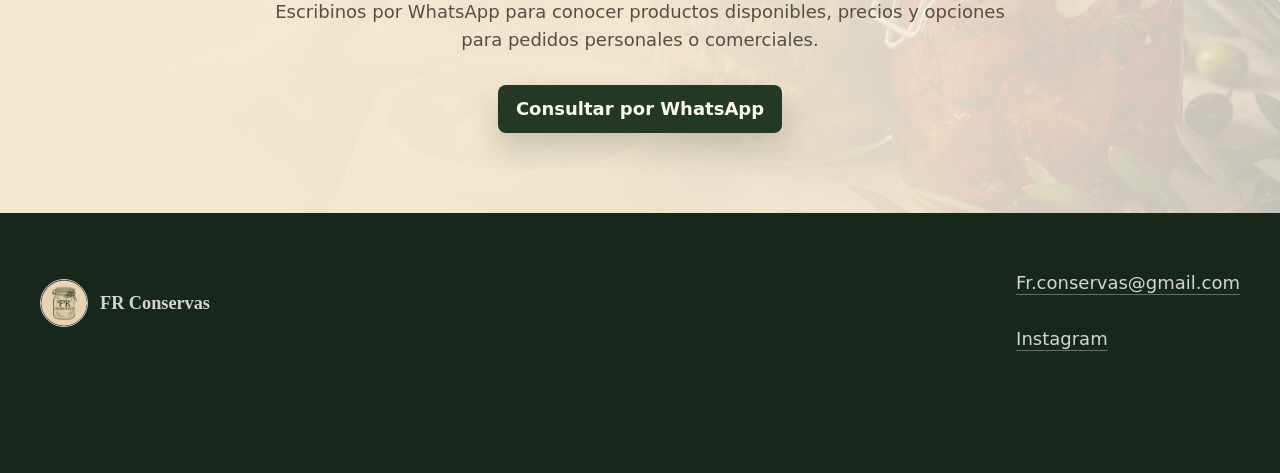
==== commit d04836df: "brevo form debug" ====
--- a/index.html
+++ b/index.html
@@ -148,7 +148,7 @@
             <h2 id="newsletter-title">Sumate a nuestra lista</h2>
             <p>Dejanos tu correo para enterarte antes que nadie de nuevos productos y novedades de FR Conservas.</p>
           </div>
-          <iframe class="newsletter__form" width="540" height="700" src="https://1a4f774f.sibforms.com/v2/serve/[base64]" frameborder="0" scrolling="no" allowfullscreen style="display: block;margin-left: auto;margin-right: auto;max-width: 100%;"></iframe>
+          <iframe class="newsletter__form" width="540" height="900" src="https://1a4f774f.sibforms.com/v2/serve/[base64]" frameborder="0" scrolling="no" allowfullscreen style="display: block;margin-left: auto;margin-right: auto;max-width: 100%;"></iframe>
         </div>
       </section>
 
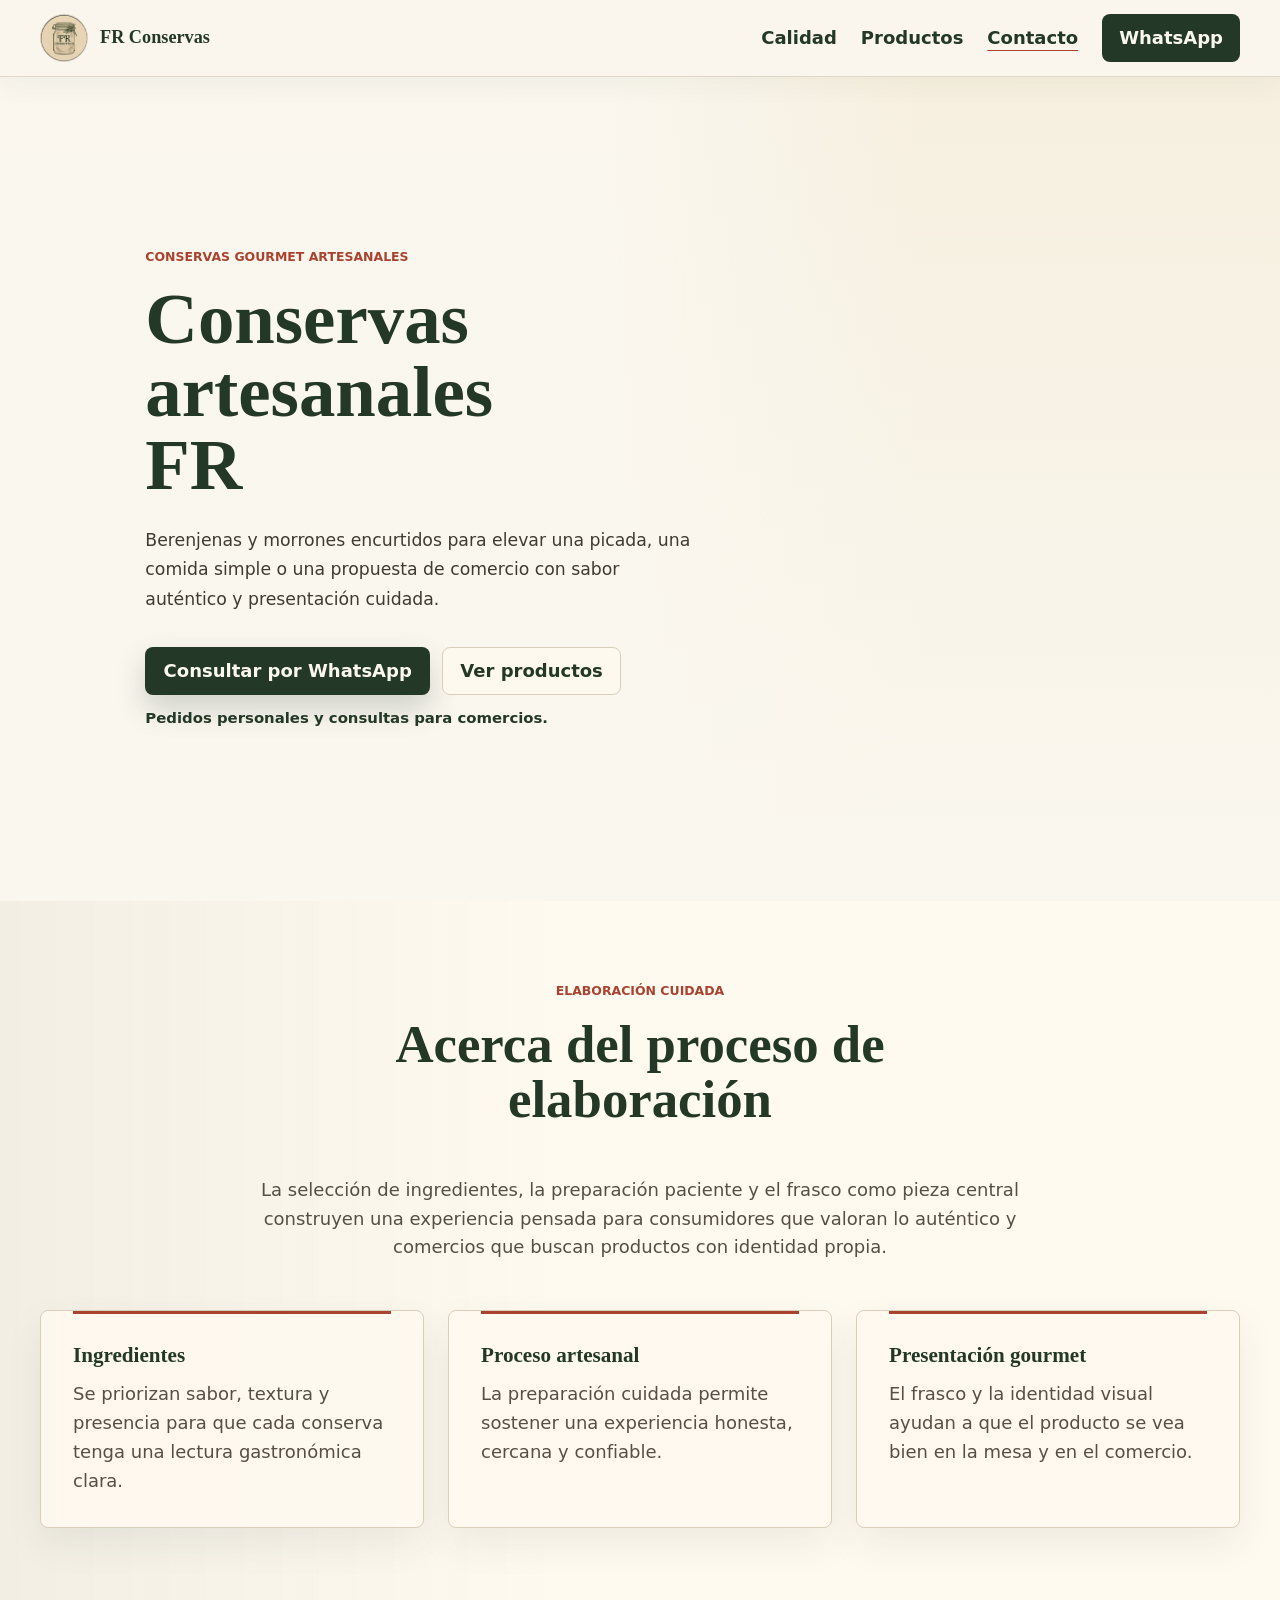
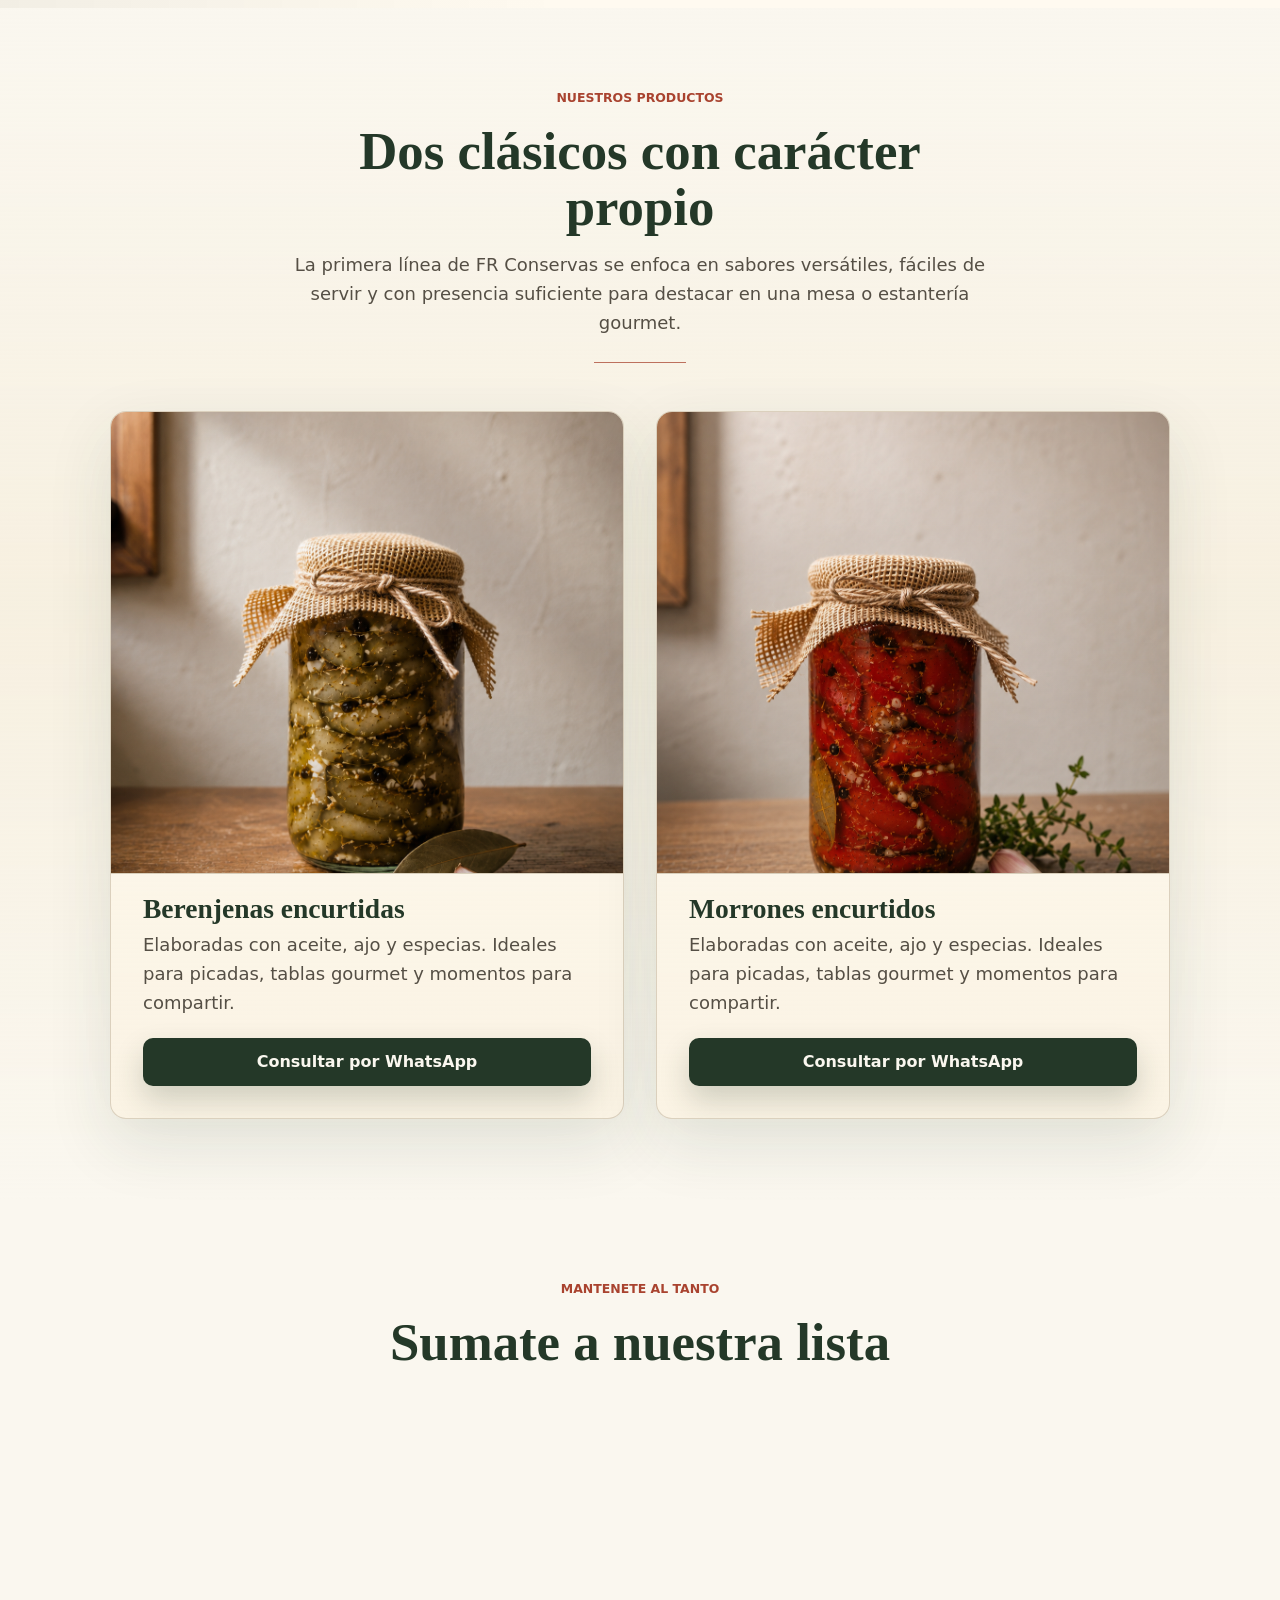
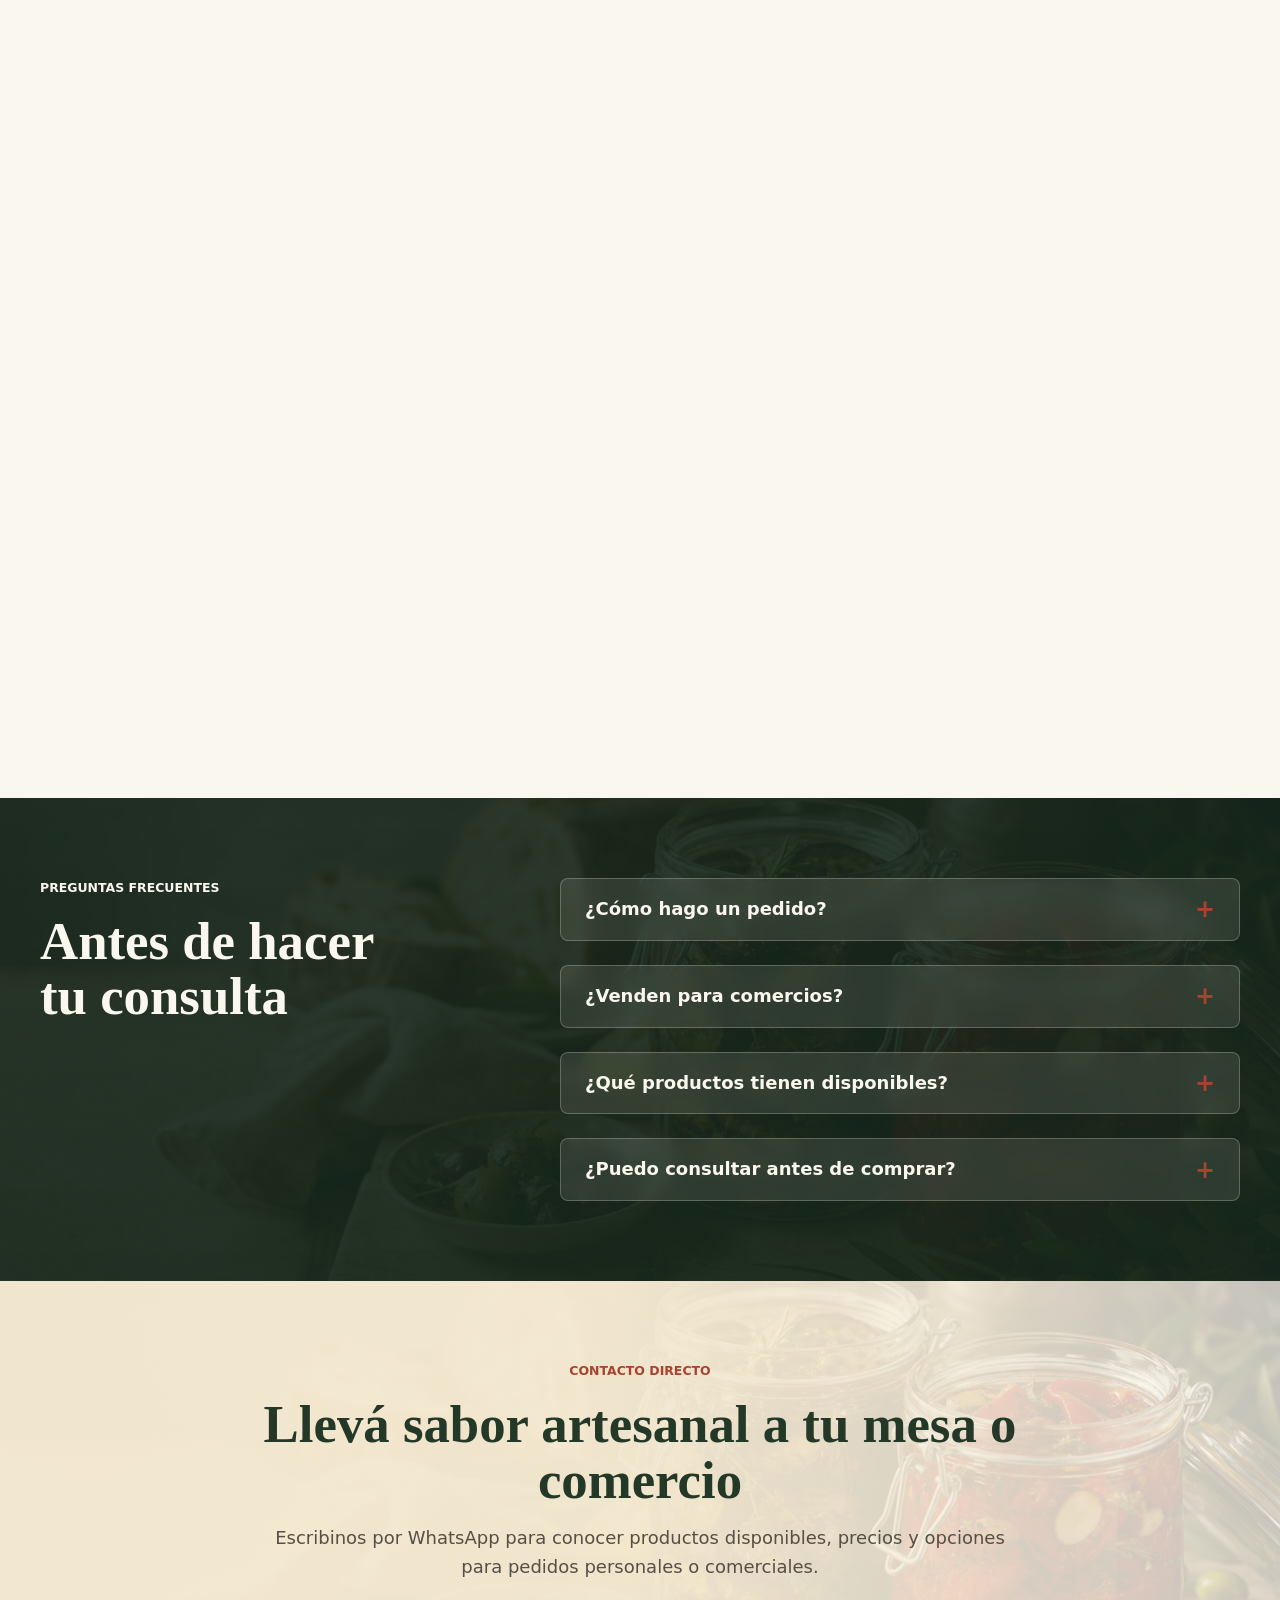
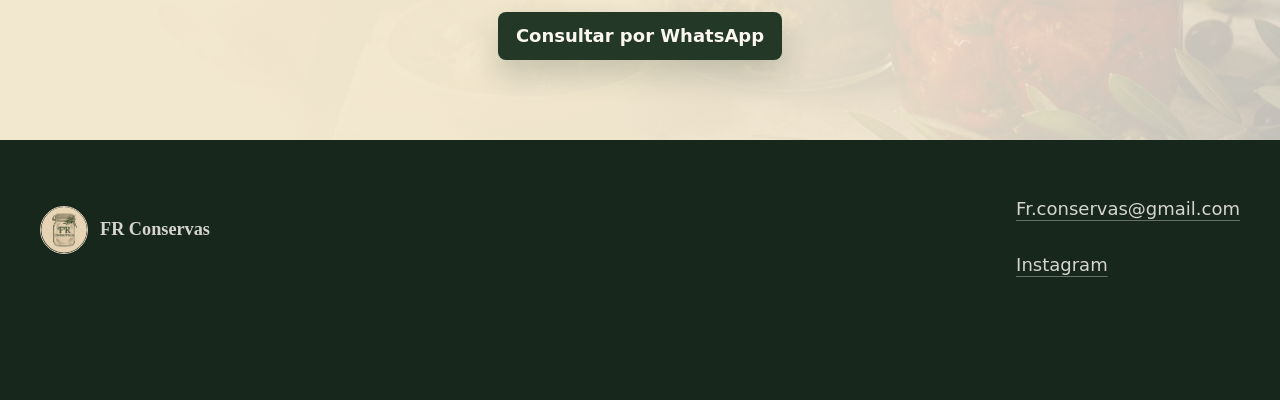
==== commit c0bd4a09: "form" ====
--- a/index.html
+++ b/index.html
@@ -146,7 +146,6 @@
           <div class="section-heading section-heading--center">
             <p class="eyebrow">Mantenete al tanto</p>
             <h2 id="newsletter-title">Sumate a nuestra lista</h2>
-            <p>Dejanos tu correo para enterarte antes que nadie de nuevos productos y novedades de FR Conservas.</p>
           </div>
           <iframe class="newsletter__form" width="540" height="900" src="https://1a4f774f.sibforms.com/v2/serve/[base64]" frameborder="0" scrolling="no" allowfullscreen style="display: block;margin-left: auto;margin-right: auto;max-width: 100%;"></iframe>
         </div>
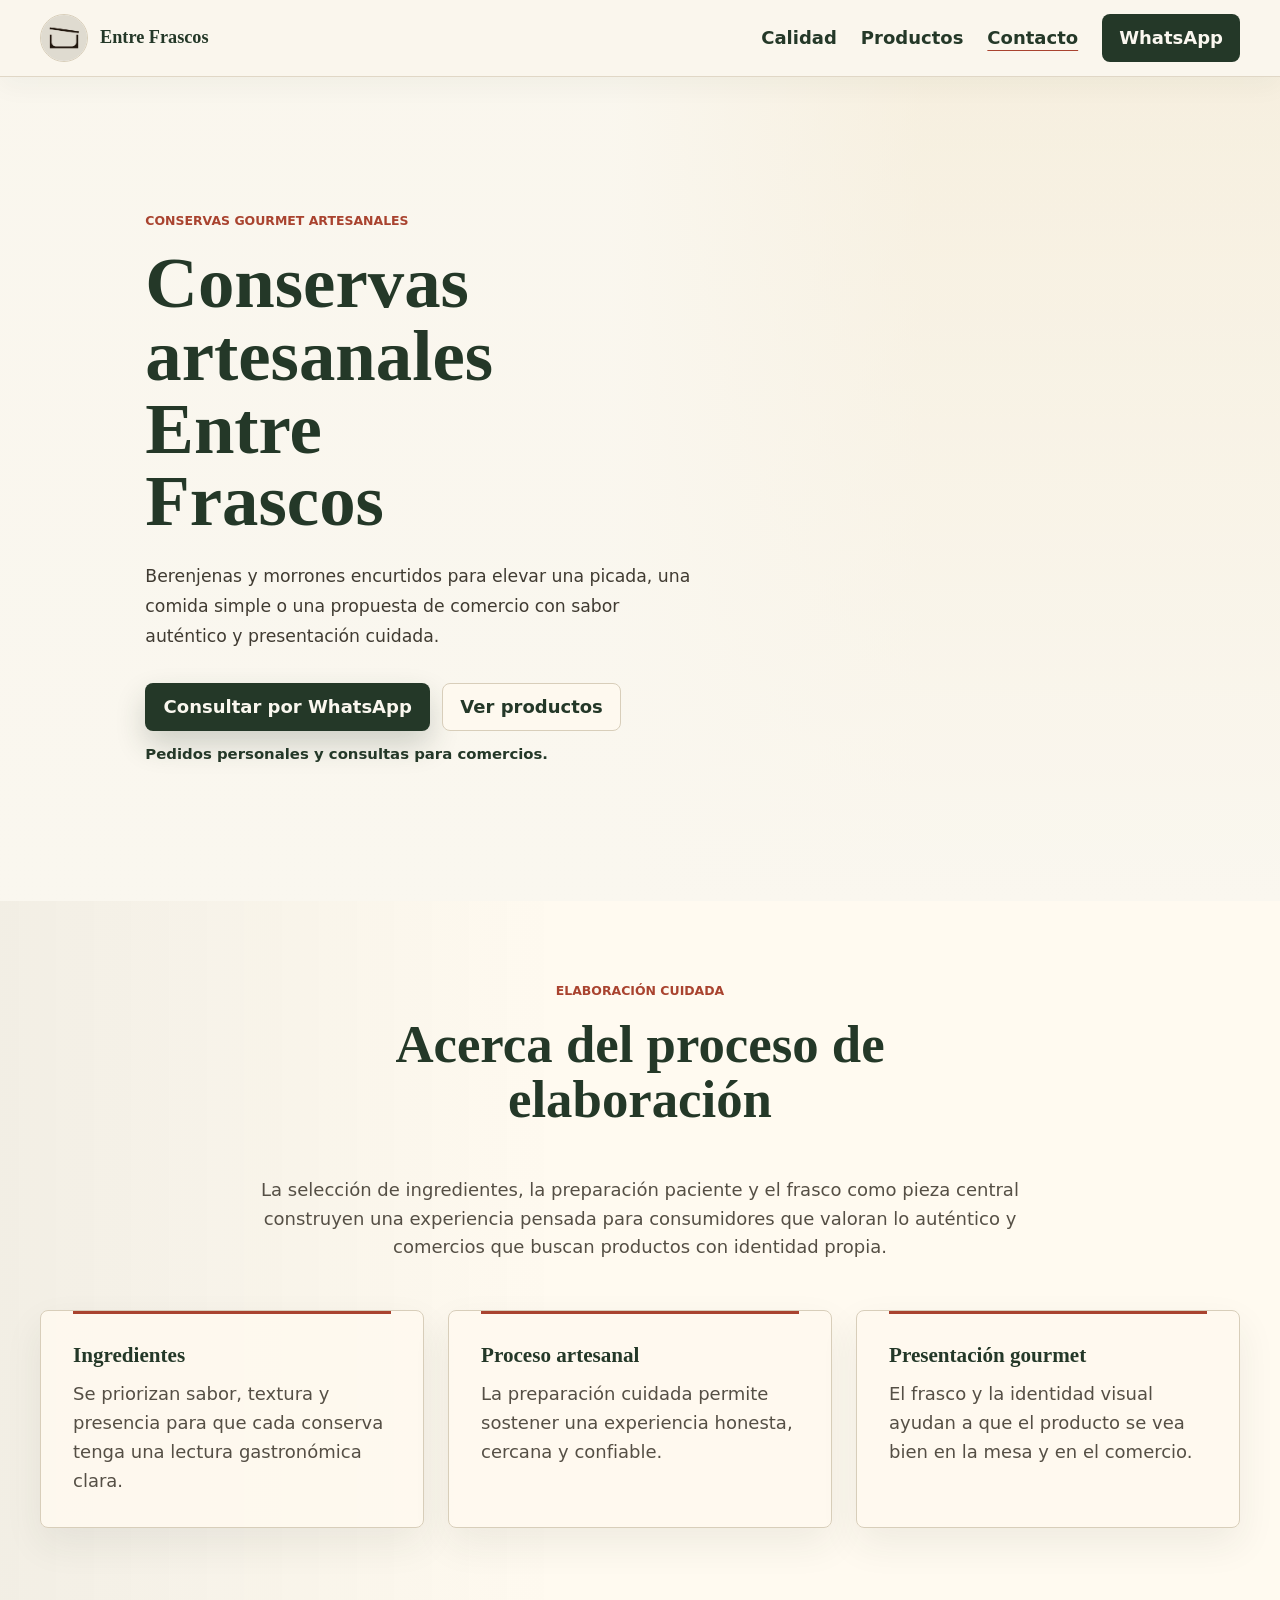
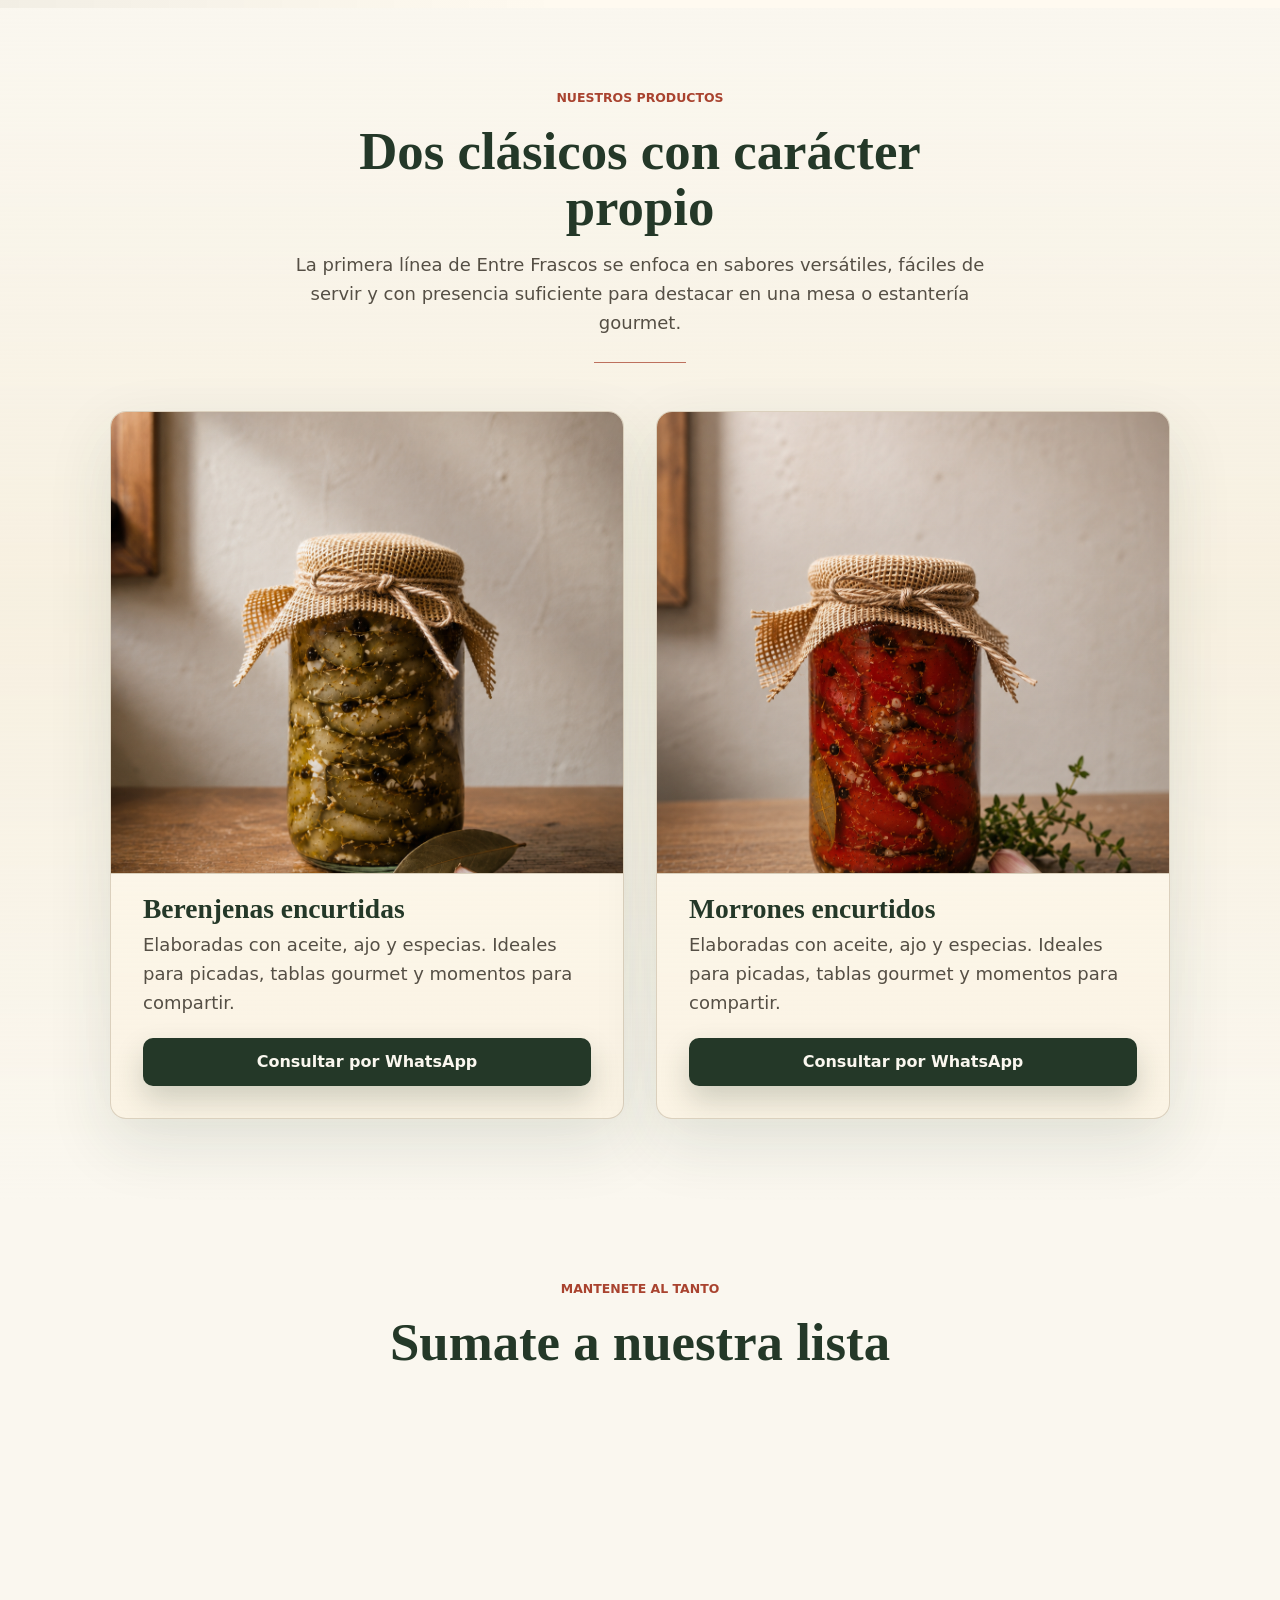
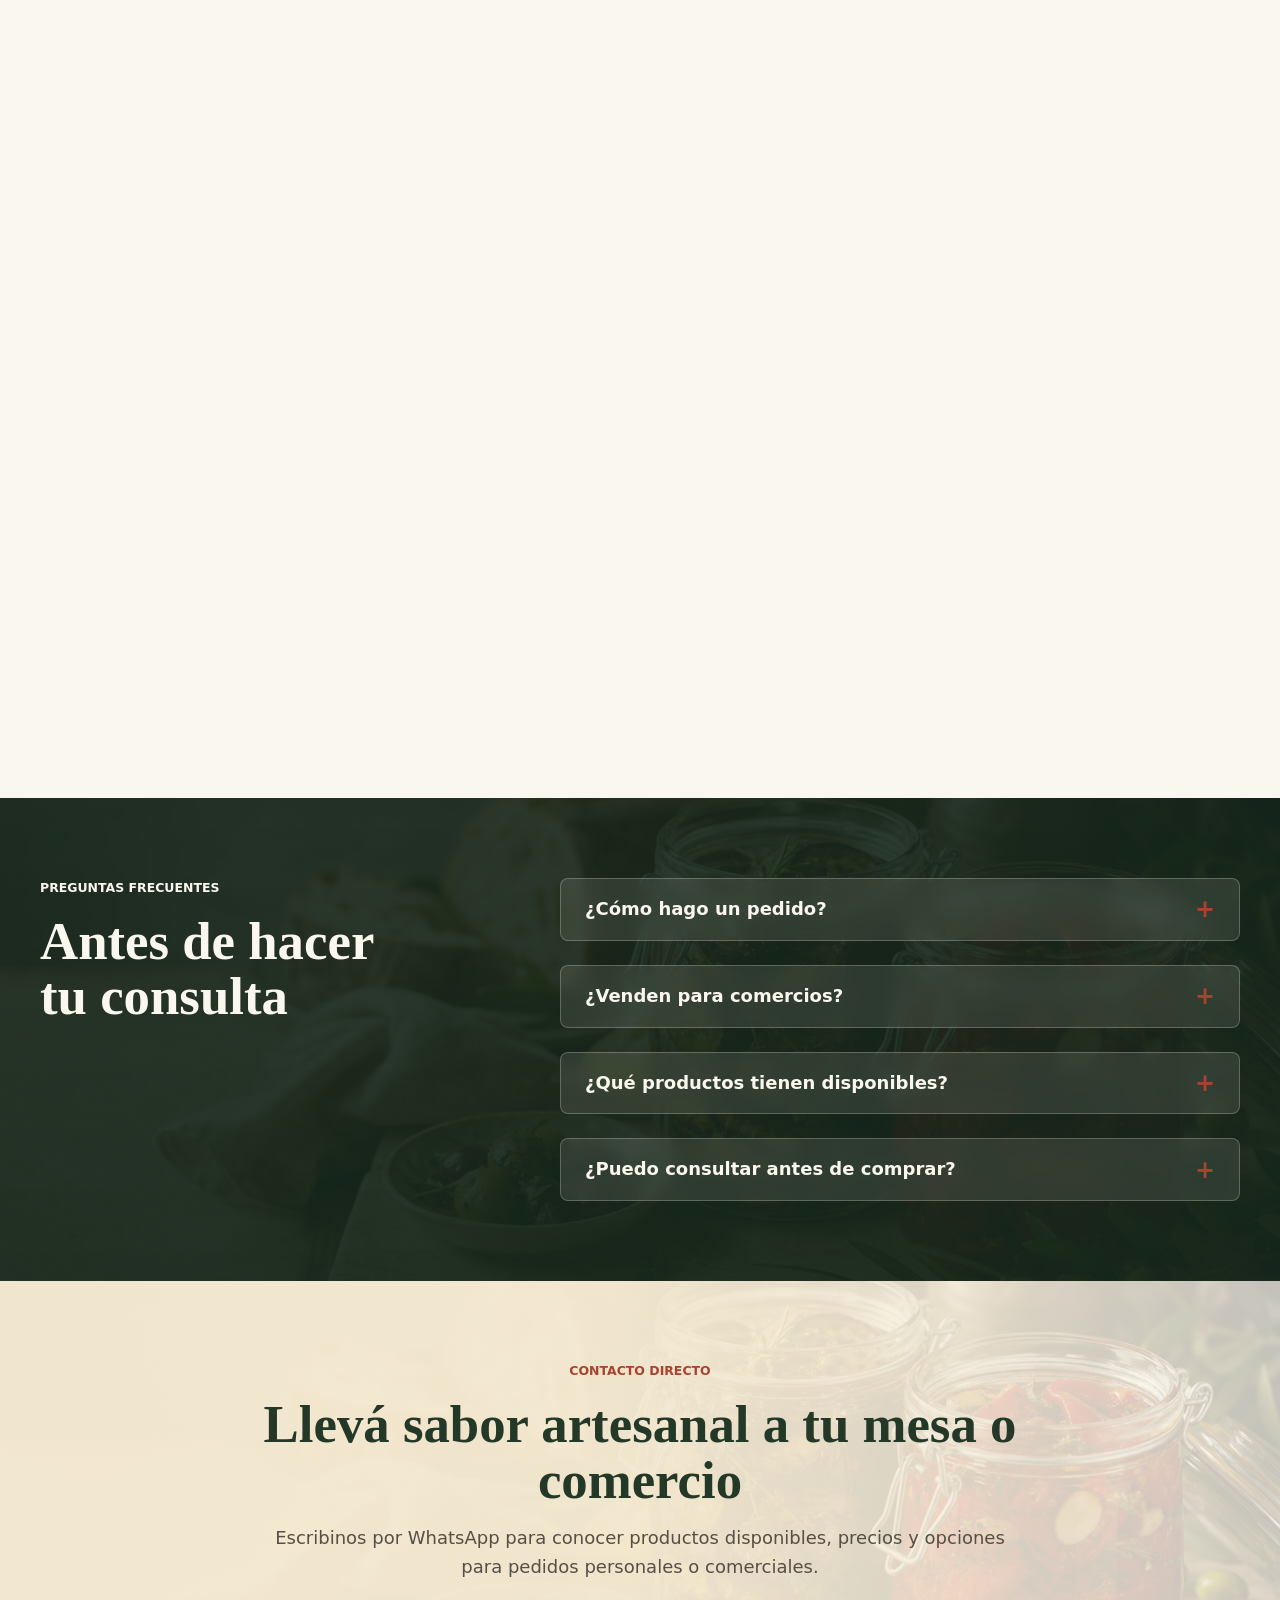
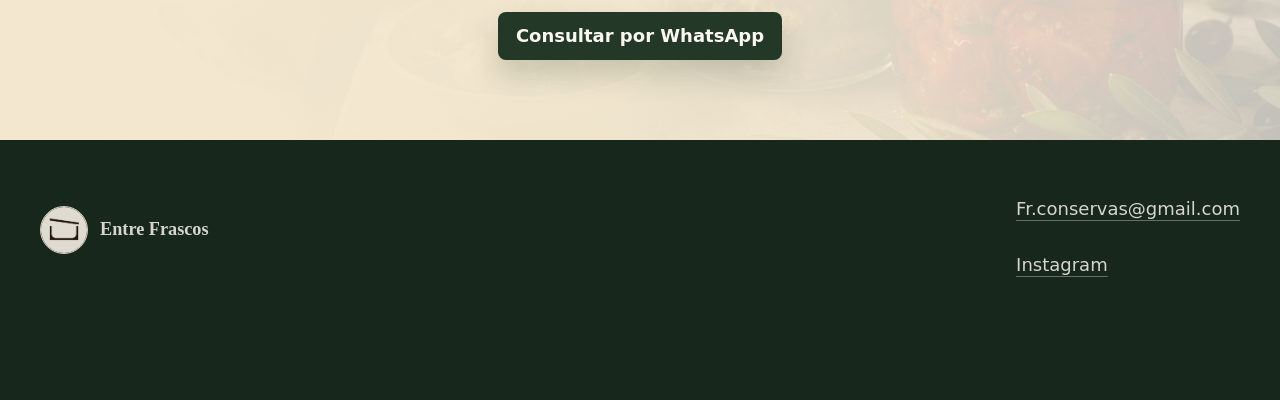
==== commit 85ff2324: "Entre Frascos" ====
--- a/index.html
+++ b/index.html
@@ -1,47 +1,58 @@
 <!doctype html>
 <html lang="es">
   <head>
+    <!-- Google Tag Manager -->
+    <script>(function(w,d,s,l,i){w[l]=w[l]||[];w[l].push({'gtm.start':
+    new Date().getTime(),event:'gtm.js'});var f=d.getElementsByTagName(s)[0],
+    j=d.createElement(s),dl=l!='dataLayer'?'&l='+l:'';j.async=true;j.src=
+    'https://www.googletagmanager.com/gtm.js?id='+i+dl;f.parentNode.insertBefore(j,f);
+    })(window,document,'script','dataLayer','GTM-WVT3HFXD');</script>
+    <!-- End Google Tag Manager -->
     <meta charset="utf-8">
     <meta name="viewport" content="width=device-width, initial-scale=1">
-    <title>FR Conservas | Conservas y encurtidos artesanales</title>
-    <meta name="description" content="Conservas artesanales FR: berenjenas y morrones encurtidos con ingredientes seleccionados, elaboración cuidada y contacto directo por WhatsApp.">
+    <title>Entre Frascos | Conservas y encurtidos artesanales</title>
+    <meta name="description" content="Conservas artesanales Entre Frascos: berenjenas y morrones encurtidos con ingredientes seleccionados, elaboración cuidada y contacto directo por WhatsApp.">
     <meta name="robots" content="index, follow">
     <meta name="theme-color" content="#243828">
     <meta name="facebook-domain-verification" content="m9so6579ljr3eqbu1k71p4y79lx6a5"/>
     <link rel="canonical" href="./">
 
     <meta property="og:type" content="website">
-    <meta property="og:title" content="FR Conservas - Encurtidos artesanales">
+    <meta property="og:title" content="Entre Frascos - Encurtidos artesanales">
     <meta property="og:description" content="Berenjenas y morrones encurtidos con sabor artesanal, presentación cuidada y contacto directo para pedidos.">
-    <meta property="og:image" content="assets/img/fr-conservas-hero.jpg">
-    <meta property="og:image:alt" content="Frascos de conservas artesanales FR servidos en una mesa gourmet">
+    <meta property="og:image" content="assets/img/entre-frascos-hero.jpg">
+    <meta property="og:image:alt" content="Frascos de conservas artesanales Entre Frascos servidos en una mesa gourmet">
     <meta property="og:locale" content="es_AR">
     <meta name="twitter:card" content="summary_large_image">
-    <meta name="twitter:title" content="FR Conservas - Encurtidos artesanales">
+    <meta name="twitter:title" content="Entre Frascos - Encurtidos artesanales">
     <meta name="twitter:description" content="Berenjenas y morrones encurtidos con sabor artesanal, presentación cuidada y contacto directo para pedidos.">
-    <meta name="twitter:image" content="assets/img/fr-conservas-hero.jpg">
-
-    <link rel="icon" href="FRconservaslogo.PNG.jpeg">
+    <meta name="twitter:image" content="assets/img/entre-frascos-hero.jpg">
+
+    <link rel="icon" href="entre-frascos-logo.png">
     <link rel="stylesheet" href="assets/css/styles.css">
     <script src="assets/js/main.js" defer></script>
     <script type="application/ld+json">
       {
         "@context": "https://schema.org",
         "@type": "Organization",
-        "name": "FR Conservas",
+        "name": "Entre Frascos",
         "description": "Conservas y encurtidos artesanales: berenjenas y morrones encurtidos con elaboración cuidada.",
         "sameAs": ["https://www.instagram.com/frconservas?igsh=MW92Zml5enJrOXc4MQ%3D%3D&utm_source=qr"]
       }
     </script>
   </head>
   <body>
+    <!-- Google Tag Manager (noscript) -->
+    <noscript><iframe src="https://www.googletagmanager.com/ns.html?id=GTM-WVT3HFXD"
+    height="0" width="0" style="display:none;visibility:hidden"></iframe></noscript>
+    <!-- End Google Tag Manager (noscript) -->
     <a class="skip-link" href="#contenido">Saltar al contenido</a>
 
     <header class="site-header" data-site-header>
       <nav class="nav container" aria-label="Navegación principal">
-        <a class="brand" href="#inicio" aria-label="FR Conservas, ir al inicio">
-          <img class="brand__mark" src="FRconservaslogo.PNG.jpeg" alt="Logo de FR Conservas con ilustración de frasco artesanal" width="64" height="64" fetchpriority="high" decoding="async">
-          <span class="brand__text">FR Conservas</span>
+        <a class="brand" href="#inicio" aria-label="Entre Frascos, ir al inicio">
+          <img class="brand__mark" src="entre-frascos-logo.png" alt="Logo de Entre Frascos: frasco con la tapa entreabierta" width="64" height="64" fetchpriority="high" decoding="async">
+          <span class="brand__text">Entre Frascos</span>
         </a>
 
         <button class="nav__toggle" type="button" aria-expanded="false" aria-controls="menu-principal" data-nav-toggle>
@@ -55,7 +66,10 @@
           <a href="#calidad" data-nav-link>Calidad</a>
           <a href="#productos" data-nav-link>Productos</a>
           <a href="#contacto" data-nav-link>Contacto</a>
-          <a class="button button--small" href="https://api.whatsapp.com/send/?phone=5491140966637&amp;text=Hola%20buenas!&amp;type=phone_number&amp;app_absent=0" data-whatsapp-link>
+          <a class="button button--small" 
+             href="https://api.whatsapp.com/send/?phone=5491140966637&amp;text=Hola%20buenas!&amp;type=phone_number&amp;app_absent=0" 
+             data-whatsapp-link
+             data-location="header">
             <span aria-hidden="true">WhatsApp</span>
             <span class="sr-only">Consultar por WhatsApp</span>
           </a>
@@ -68,10 +82,15 @@
         <div class="container hero__grid">
           <div class="hero__content">
             <p class="eyebrow">Conservas gourmet artesanales</p>
-            <h1 id="hero-title">Conservas artesanales FR</h1>
+            <h1 id="hero-title">Conservas artesanales Entre Frascos</h1>
             <p class="hero__lead">Berenjenas y morrones encurtidos para elevar una picada, una comida simple o una propuesta de comercio con sabor auténtico y presentación cuidada.</p>
             <div class="hero__actions">
-              <a class="button button--primary" href="https://api.whatsapp.com/send/?phone=5491140966637&amp;text=Hola%20buenas!&amp;type=phone_number&amp;app_absent=0" data-whatsapp-link>Consultar por WhatsApp</a>
+              <a class="button button--primary"
+                href="https://api.whatsapp.com/send/?phone=5491140966637&amp;text=Hola%20buenas!&amp;type=phone_number&amp;app_absent=0"
+                data-whatsapp-link
+                data-location="hero">
+                Consultar por WhatsApp
+              </a>
               <a class="button button--secondary" href="#productos" data-smooth-scroll>Ver productos</a>
             </div>
             <p class="hero__note">Pedidos personales y consultas para comercios.</p>
@@ -112,29 +131,41 @@
           <div class="section-heading section-heading--center">
             <p class="eyebrow">Nuestros productos</p>
             <h2 id="products-title">Dos clásicos con carácter propio</h2>
-            <p>La primera línea de FR Conservas se enfoca en sabores versátiles, fáciles de servir y con presencia suficiente para destacar en una mesa o estantería gourmet.</p>
+            <p>La primera línea de Entre Frascos se enfoca en sabores versátiles, fáciles de servir y con presencia suficiente para destacar en una mesa o estantería gourmet.</p>
           </div>
 
           <div class="product-grid">
             <article class="product-card">
               <figure class="product-card__visual product-card__visual--eggplant">
-                <img src="assets/img/GPTBerenjena.jpg.png" alt="Frasco FR de berenjenas elaboradas con aceite, ajo y especias" width="900" height="900" loading="lazy" decoding="async">
+                <img src="assets/img/GPTBerenjena.jpg.png" alt="Frasco de berenjenas Entre Frascos, elaboradas con aceite, ajo y especias" width="900" height="900" loading="lazy" decoding="async">
               </figure>
               <div class="product-card__content">
                 <h3>Berenjenas encurtidas</h3>
                 <p>Elaboradas con aceite, ajo y especias. Ideales para picadas, tablas gourmet y momentos para compartir.</p>
-                <a class="button button--product" href="https://api.whatsapp.com/send/?phone=5491140966637&amp;text=Hola%20buenas!&amp;type=phone_number&amp;app_absent=0" data-whatsapp-link>Consultar por WhatsApp</a>
+                <a class="button button--product"
+                   href="https://api.whatsapp.com/send/?phone=5491140966637&amp;text=Hola%20buenas!&amp;type=phone_number&amp;app_absent=0"
+                   data-whatsapp-link
+                   data-location="producto_berenjenas"
+                   data-whatsapp-message="¡Hola! Quiero consultar por las berenjenas encurtidas">
+                   Consultar por WhatsApp
+                </a>
               </div>
             </article>
 
             <article class="product-card">
               <figure class="product-card__visual product-card__visual--pepper">
-                <img src="assets/img/GPTMorron.jpg.png" alt="Frasco FR de morrones elaborados con aceite, ajo y especias" width="900" height="900" loading="lazy" decoding="async">
+                <img src="assets/img/GPTMorron.jpg.png" alt="Frasco de morrones Entre Frascos, elaborados con aceite, ajo y especias" width="900" height="900" loading="lazy" decoding="async">
               </figure>
               <div class="product-card__content">
                 <h3>Morrones encurtidos</h3>
                 <p>Elaboradas con aceite, ajo y especias. Ideales para picadas, tablas gourmet y momentos para compartir.</p>
-                <a class="button button--product" href="https://api.whatsapp.com/send/?phone=5491140966637&amp;text=Hola%20buenas!&amp;type=phone_number&amp;app_absent=0" data-whatsapp-link>Consultar por WhatsApp</a>
+                <a class="button button--product"
+                   href="https://api.whatsapp.com/send/?phone=5491140966637&amp;text=Hola%20buenas!&amp;type=phone_number&amp;app_absent=0"
+                   data-whatsapp-link
+                   data-location="producto_morrones"
+                   data-whatsapp-message="¡Hola! Quiero consultar por los morrones encurtidos">
+                   Consultar por WhatsApp
+                </a>
               </div>
             </article>
           </div>
@@ -164,7 +195,7 @@
             </details>
             <details>
               <summary>¿Venden para comercios?</summary>
-              <p>Sí. FR Conservas recibe consultas de almacenes, dietéticas, delicatessen, restaurantes y revendedores.</p>
+              <p>Sí. Entre Frascos recibe consultas de almacenes, dietéticas, delicatessen, restaurantes y revendedores.</p>
             </details>
             <details>
               <summary>¿Qué productos tienen disponibles?</summary>
@@ -183,7 +214,12 @@
           <p class="eyebrow">Contacto directo</p>
           <h2 id="final-cta-title">Llevá sabor artesanal a tu mesa o comercio</h2>
           <p>Escribinos por WhatsApp para conocer productos disponibles, precios y opciones para pedidos personales o comerciales.</p>
-          <a class="button button--primary" href="https://api.whatsapp.com/send/?phone=5491140966637&amp;text=Hola%20buenas!&amp;type=phone_number&amp;app_absent=0" data-whatsapp-link>Consultar por WhatsApp</a>
+          <a class="button button--primary"
+             href="https://api.whatsapp.com/send/?phone=5491140966637&amp;text=Hola%20buenas!&amp;type=phone_number&amp;app_absent=0"
+             data-whatsapp-link
+             data-location="contacto">
+             Consultar por WhatsApp
+          </a>
         </div>
       </section>
     </main>
@@ -191,9 +227,9 @@
     <footer class="site-footer">
       <div class="container footer__grid">
         <div>
-          <a class="brand brand--footer" href="#inicio" aria-label="FR Conservas, volver al inicio">
-            <img class="brand__mark" src="FRconservaslogo.PNG.jpeg" alt="" width="56" height="56" loading="lazy" decoding="async">
-            <span class="brand__text">FR Conservas</span>
+          <a class="brand brand--footer" href="#inicio" aria-label="Entre Frascos, volver al inicio">
+            <img class="brand__mark" src="entre-frascos-logo.png" alt="" width="56" height="56" loading="lazy" decoding="async">
+            <span class="brand__text">Entre Frascos</span>
           </a>
         </div>
         <address class="footer__contact">
--- a/assets/css/styles.css
+++ b/assets/css/styles.css
@@ -608,7 +608,7 @@
 .faq {
   background:
     linear-gradient(rgba(23, 39, 28, 0.91), rgba(23, 39, 28, 0.94)),
-    url("../../assets/img/fr-conservas-hero.jpg") center / cover;
+    url("../../assets/img/entre-frascos-hero.jpg") center / cover;
 }
 
 .faq h2,
@@ -660,7 +660,7 @@
 .final-cta {
   background:
     linear-gradient(90deg, rgba(243, 232, 208, 0.98) 0 48%, rgba(250, 247, 239, 0.78)),
-    url("../../assets/img/fr-conservas-hero.jpg") right center / cover;
+    url("../../assets/img/entre-frascos-hero.jpg") right center / cover;
 }
 
 .final-cta__inner {
@@ -860,7 +860,7 @@
   .final-cta {
     background:
       linear-gradient(rgba(243, 232, 208, 0.96), rgba(250, 247, 239, 0.96)),
-      url("../../assets/img/fr-conservas-hero.jpg") center / cover;
+      url("../../assets/img/entre-frascos-hero.jpg") center / cover;
   }
 }
 
@@ -874,3 +874,30 @@
     animation-iteration-count: 1 !important;
   }
 }
+
+/* Página de gracias: acciones */
+.thanks__actions {
+  display: flex;
+  flex-direction: column;
+  align-items: center;
+  gap: 1.5rem;
+  margin-top: 0.5rem;
+}
+
+.text-link {
+  display: inline-block;
+  padding-block: 0.5rem;
+  color: inherit;
+  text-decoration: underline;
+  text-underline-offset: 0.2em;
+}
+
+.text-link:hover {
+  text-decoration-thickness: 2px;
+}
+
+.text-link:focus-visible {
+  outline: 2px solid currentColor;
+  outline-offset: 4px;
+  border-radius: 2px;
+}
